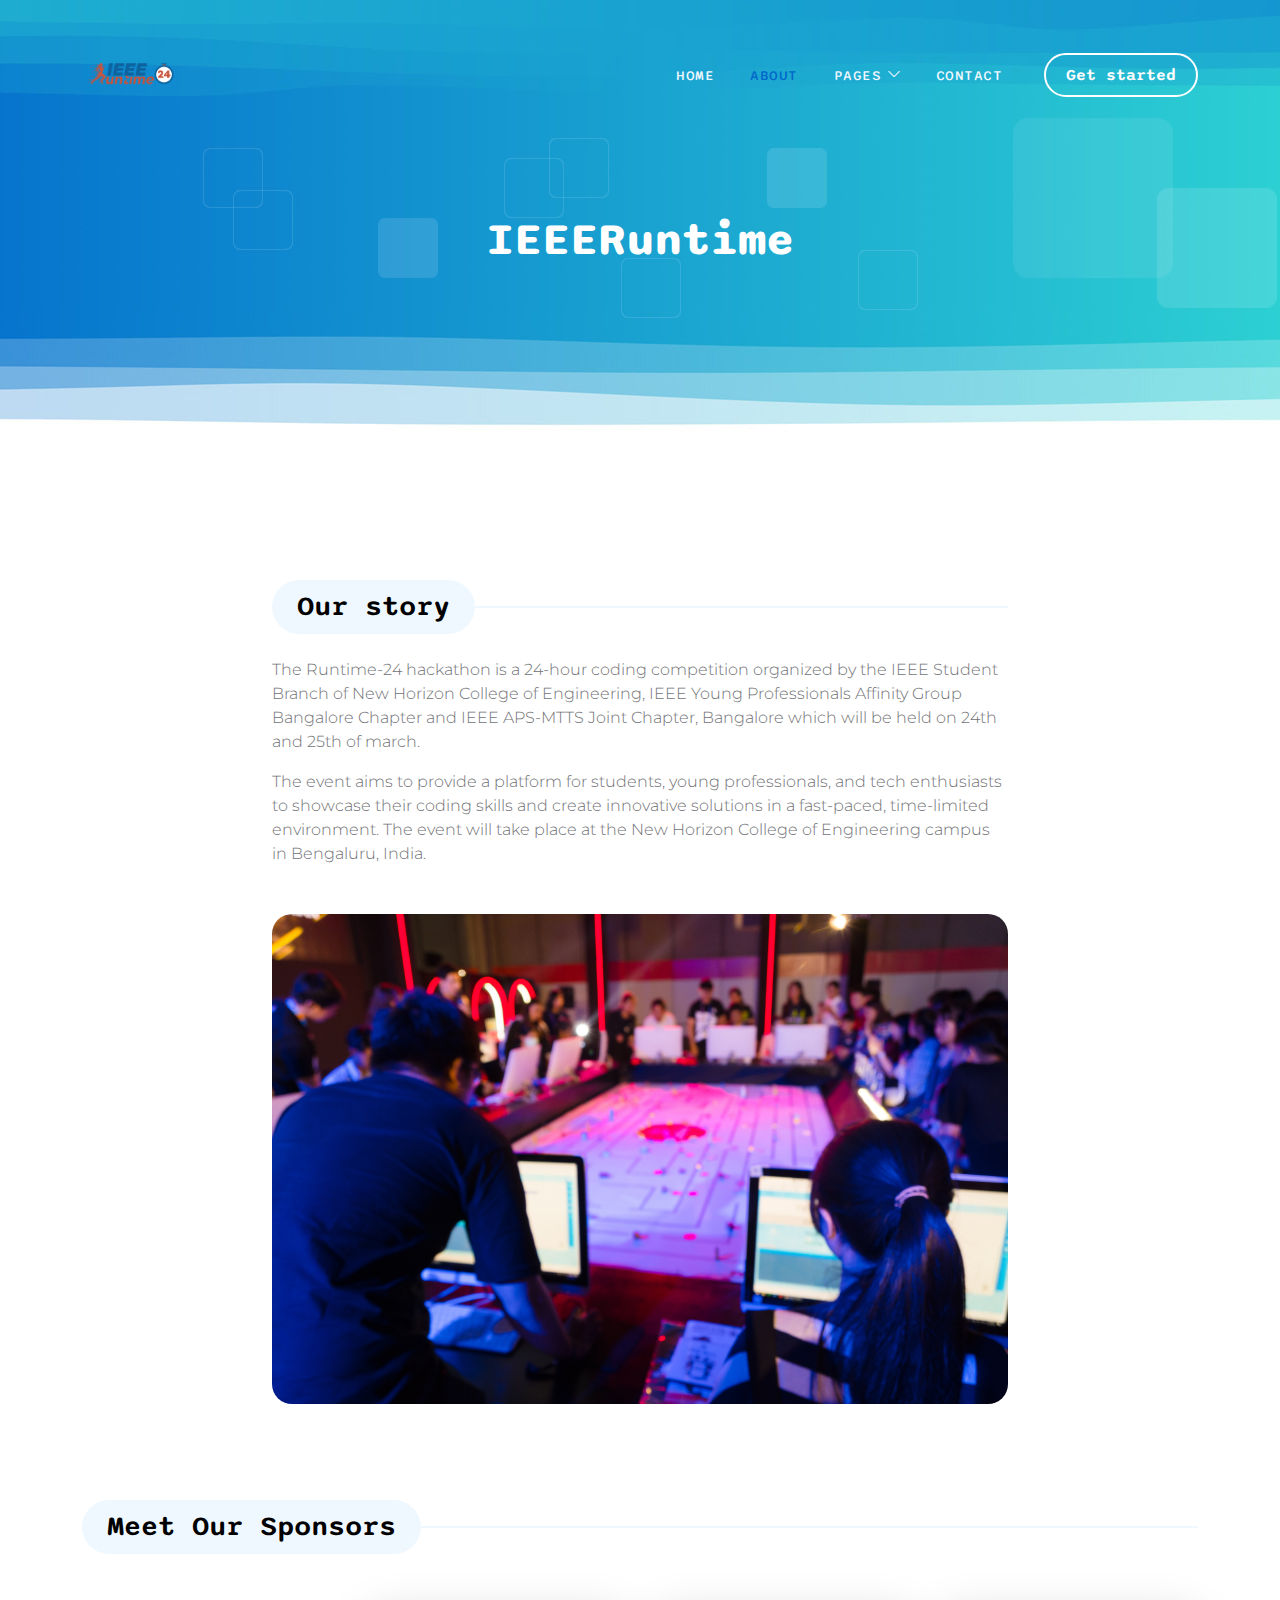
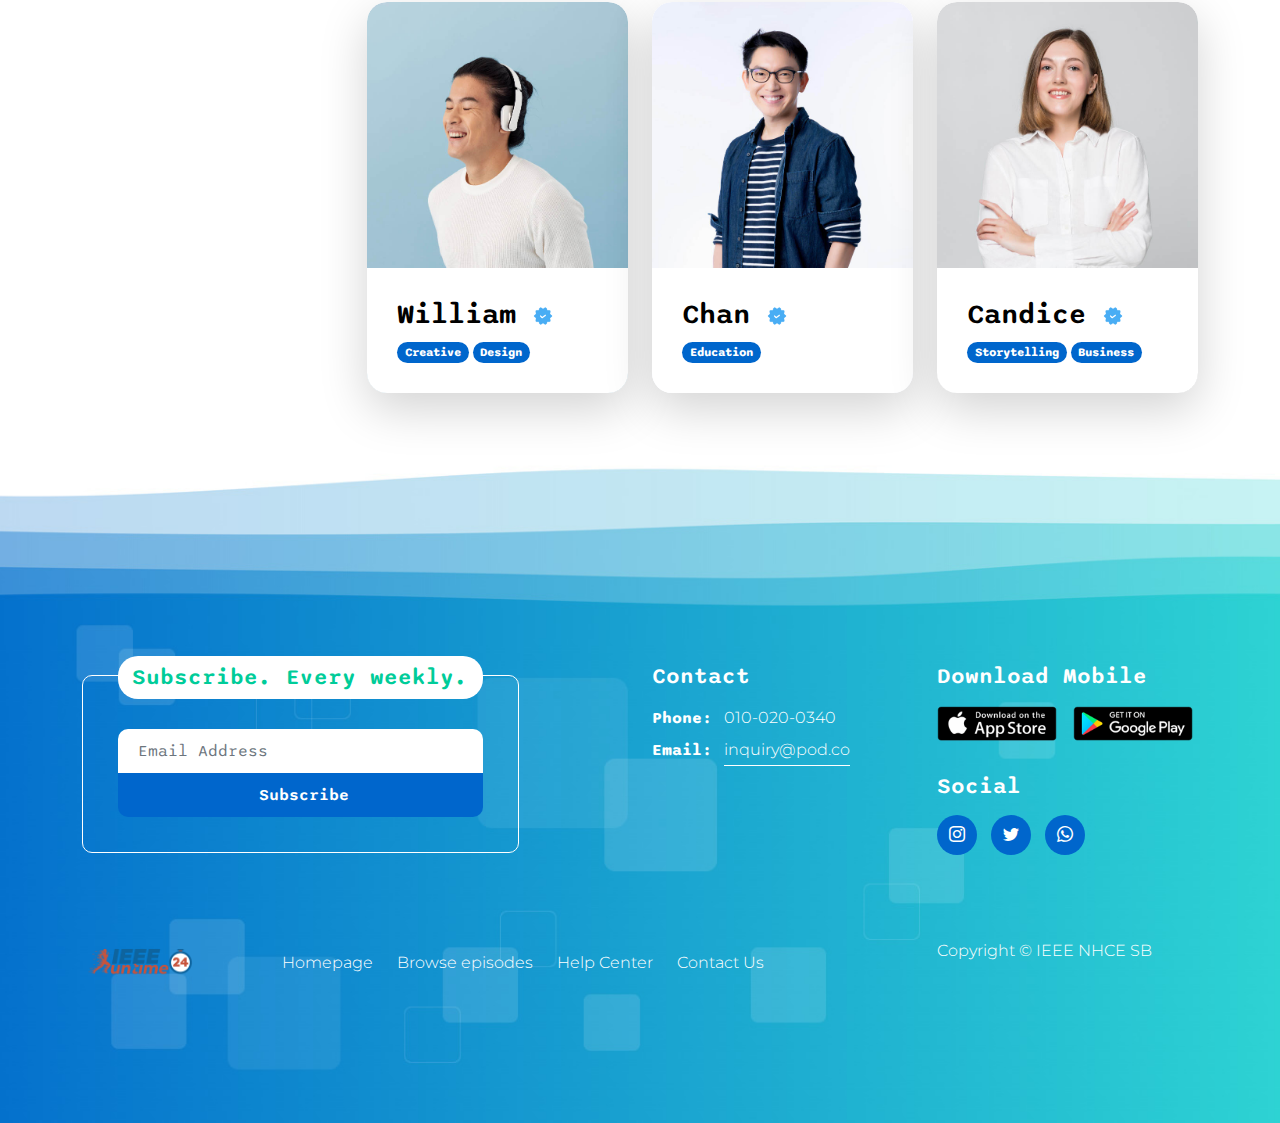
==== about.html @ 31b098f0 "Merge pull request #1 from KetanKeshav/master" ====
<!doctype html>
<html lang="en">

<head>
    <meta charset="utf-8">
    <meta name="viewport" content="width=device-width, initial-scale=1">

    <meta name="description" content="">
    <meta name="author" content="">

    <title>About IEEERuntime</title>

    <!-- CSS FILES -->
    <link rel="preconnect" href="https://fonts.googleapis.com">

    <link rel="preconnect" href="https://fonts.gstatic.com" crossorigin>

    <link
        href="https://fonts.googleapis.com/css2?family=Montserrat:wght@300;400&family=Sono:wght@200;300;400;500;700&display=swap"
        rel="stylesheet">

    <link rel="stylesheet" href="css/bootstrap.min.css">

    <link rel="stylesheet" href="css/bootstrap-icons.css">

    <link rel="stylesheet" href="css/owl.carousel.min.css">

    <link rel="stylesheet" href="css/owl.theme.default.min.css">

    <link href="css/templatemo-pod-talk.css" rel="stylesheet">
    <!--

TemplateMo 584 Pod Talk

https://templatemo.com/tm-584-pod-talk

-->
</head>

<body>

    <main>

        <nav class="navbar navbar-expand-lg">
            <div class="container">
                <a class="navbar-brand me-lg-5 me-0" href="index.html">
                    <img src="images/runtimee1.png" class="logo-image img-fluid" alt="templatemo pod talk">
                </a>

                <!--form action="#" method="get" class="custom-form search-form flex-fill me-3" role="search">
                    <div class="input-group input-group-lg">
                        <input name="search" type="search" class="form-control" id="search" placeholder="Search Podcast"
                            aria-label="Search">

                        <button type="submit" class="form-control" id="submit">
                            <i class="bi-search"></i>
                        </button>
                    </div>
                </form-->

                <button class="navbar-toggler" type="button" data-bs-toggle="collapse" data-bs-target="#navbarNav"
                    aria-controls="navbarNav" aria-expanded="false" aria-label="Toggle navigation">
                    <span class="navbar-toggler-icon"></span>
                </button>

                <div class="collapse navbar-collapse" id="navbarNav">
                    <ul class="navbar-nav ms-lg-auto">
                        <li class="nav-item">
                            <a class="nav-link" href="index.html">Home</a>
                        </li>

                        <li class="nav-item">
                            <a class="nav-link active" href="about.html">About</a>
                        </li>

                        <li class="nav-item dropdown">
                            <a class="nav-link dropdown-toggle" href="#" id="navbarLightDropdownMenuLink" role="button"
                                data-bs-toggle="dropdown" aria-expanded="false">Pages</a>

                            <ul class="dropdown-menu dropdown-menu-light" aria-labelledby="navbarLightDropdownMenuLink">
                                <li><a class="dropdown-item" href="listing-page.html">Listing Page</a></li>

                                <li><a class="dropdown-item" href="detail-page.html">Detail Page</a></li>
                            </ul>
                        </li>

                        <li class="nav-item">
                            <a class="nav-link" href="contact.html">Contact</a>
                        </li>
                    </ul>

                    <div class="ms-4">
                        <a href="#section_2" class="btn custom-btn custom-border-btn smoothscroll">Get started</a>
                    </div>
                </div>
            </div>
        </nav>


        <header class="site-header d-flex flex-column justify-content-center align-items-center">
            <div class="container">
                <div class="row">

                    <div class="col-lg-12 col-12 text-center">

                        <h2 class="mb-0">IEEERuntime</h2>
                    </div>

                </div>
            </div>
        </header>


        <section class="about-section section-padding" id="section_2">
            <div class="container">
                <div class="row">

                    <div class="col-lg-8 col-12 mx-auto">
                        <div class="pb-5 mb-5">
                            <div class="section-title-wrap mb-4">
                                <h4 class="section-title">Our story</h4>
                            </div>

                            <p>The Runtime-24 hackathon is a 24-hour coding competition organized by the IEEE Student Branch of New Horizon College of Engineering, 
                                IEEE Young Professionals Affinity Group Bangalore Chapter and IEEE APS-MTTS Joint Chapter, Bangalore which will be held on 24th and 25th of march.</p>

                            <p>The event aims to provide a platform for students, young professionals, and tech enthusiasts to showcase their coding skills 
                                and create innovative solutions in a fast-paced, time-limited environment. The event will take place at the New Horizon College of Engineering campus in Bengaluru, India.
                            </p>

                            <img src="images/stock/hack1.jpg"
                                class="about-image mt-5 img-fluid" alt="">
                        </div>
                    </div>

                    <div class="col-lg-12 col-12">
                        <div class="section-title-wrap mb-5">
                            <h4 class="section-title">Meet Our Sponsors</h4>
                        </div>
                    </div>

                    <div class="col-lg-3 col-md-6 col-12 mb-4 mb-lg-0">
                        <div class="team-thumb bg-white shadow-lg">
                            <img src="images/profile/IEEENHCEwithBG1.png"
                                class="about-image img-fluid" alt="">

                            <div class="team-info">
                                <h4 class="mb-2">
                                    IEEE NHCE
                                    <img src="images/verified.png" class="verified-image img-fluid" alt="">
                                </h4>

                                <span class="badge">Modeling</span>

                                <span class="badge">Fashion</span>
                            </div>

                            <div class="social-share">
                                <ul class="social-icon">
                                    <li class="social-icon-item">
                                        <a href="#" class="social-icon-link bi-twitter"></a>
                                    </li>

                                    <li class="social-icon-item">
                                        <a href="#" class="social-icon-link bi-facebook"></a>
                                    </li>

                                    <li class="social-icon-item">
                                        <a href="#" class="social-icon-link bi-pinterest"></a>
                                    </li>
                                </ul>
                            </div>
                        </div>
                    </div>

                    <div class="col-lg-3 col-md-6 col-12 mb-4 mb-lg-0">
                        <div class="team-thumb bg-white shadow-lg">
                            <img src="images/profile/handsome-asian-man-listening-music-through-headphones.jpg"
                                class="about-image img-fluid" alt="">

                            <div class="team-info">
                                <h4 class="mb-2">
                                    William
                                    <img src="images/verified.png" class="verified-image img-fluid" alt="">
                                </h4>

                                <span class="badge">Creative</span>

                                <span class="badge">Design</span>
                            </div>

                            <div class="social-share">
                                <ul class="social-icon">
                                    <li class="social-icon-item">
                                        <a href="#" class="social-icon-link bi-twitter"></a>
                                    </li>

                                    <li class="social-icon-item">
                                        <a href="#" class="social-icon-link bi-facebook"></a>
                                    </li>

                                    <li class="social-icon-item">
                                        <a href="#" class="social-icon-link bi-pinterest"></a>
                                    </li>
                                </ul>
                            </div>
                        </div>
                    </div>

                    <div class="col-lg-3 col-md-6 col-12 mb-4 mb-lg-0 mb-md-0">
                        <div class="team-thumb bg-white shadow-lg">
                            <img src="images/profile/smart-attractive-asian-glasses-male-standing-smile-with-freshness-joyful-casual-blue-shirt-portrait-white-background.jpg"
                                class="about-image img-fluid" alt="">

                            <div class="team-info">
                                <h4 class="mb-2">
                                    Chan
                                    <img src="images/verified.png" class="verified-image img-fluid" alt="">
                                </h4>

                                <span class="badge">Education</span>
                            </div>

                            <div class="social-share">
                                <ul class="social-icon">
                                    <li class="social-icon-item">
                                        <a href="#" class="social-icon-link bi-linkedin"></a>
                                    </li>

                                    <li class="social-icon-item">
                                        <a href="#" class="social-icon-link bi-whatsapp"></a>
                                    </li>
                                </ul>
                            </div>
                        </div>
                    </div>

                    <div class="col-lg-3 col-md-6 col-12">
                        <div class="team-thumb bg-white shadow-lg">
                            <img src="images/profile/smiling-business-woman-with-folded-hands-against-white-wall-toothy-smile-crossed-arms.jpg"
                                class="about-image img-fluid" alt="">

                            <div class="team-info">
                                <h4 class="mb-2">
                                    Candice
                                    <img src="images/verified.png" class="verified-image img-fluid" alt="">
                                </h4>

                                <span class="badge">Storytelling</span>

                                <span class="badge">Business</span>
                            </div>

                            <div class="social-share">
                                <ul class="social-icon">
                                    <li class="social-icon-item">
                                        <a href="#" class="social-icon-link bi-twitter"></a>
                                    </li>

                                    <li class="social-icon-item">
                                        <a href="#" class="social-icon-link bi-facebook"></a>
                                    </li>
                                </ul>
                            </div>
                        </div>
                    </div>

                </div>
            </div>
        </section>
    </main>


    <footer class="site-footer">
        <div class="container">
            <div class="row">

                <div class="col-lg-6 col-12 mb-5 mb-lg-0">
                    <div class="subscribe-form-wrap">
                        <h6>Subscribe. Every weekly.</h6>

                        <form class="custom-form subscribe-form" action="#" method="get" role="form">
                            <input type="email" name="subscribe-email" id="subscribe-email" pattern="[^ @]*@[^ @]*"
                                class="form-control" placeholder="Email Address" required="">

                            <div class="col-lg-12 col-12">
                                <button type="submit" class="form-control" id="submit">Subscribe</button>
                            </div>
                        </form>
                    </div>
                </div>

                <div class="col-lg-3 col-md-6 col-12 mb-4 mb-md-0 mb-lg-0">
                    <h6 class="site-footer-title mb-3">Contact</h6>

                    <p class="mb-2"><strong class="d-inline me-2">Phone:</strong> 010-020-0340</p>

                    <p>
                        <strong class="d-inline me-2">Email:</strong>
                        <a href="#">inquiry@pod.co</a>
                    </p>
                </div>

                <div class="col-lg-3 col-md-6 col-12">
                    <h6 class="site-footer-title mb-3">Download Mobile</h6>

                    <div class="site-footer-thumb mb-4 pb-2">
                        <div class="d-flex flex-wrap">
                            <a href="#">
                                <img src="images/app-store.png" class="me-3 mb-2 mb-lg-0 img-fluid" alt="">
                            </a>

                            <a href="#">
                                <img src="images/play-store.png" class="img-fluid" alt="">
                            </a>
                        </div>
                    </div>

                    <h6 class="site-footer-title mb-3">Social</h6>

                    <ul class="social-icon">
                        <li class="social-icon-item">
                            <a href="#" class="social-icon-link bi-instagram"></a>
                        </li>

                        <li class="social-icon-item">
                            <a href="#" class="social-icon-link bi-twitter"></a>
                        </li>

                        <li class="social-icon-item">
                            <a href="#" class="social-icon-link bi-whatsapp"></a>
                        </li>
                    </ul>
                </div>

            </div>
        </div>

        <div class="container pt-5">
            <div class="row align-items-center">

                <div class="col-lg-2 col-md-3 col-12">
                    <a class="navbar-brand" href="index.html">
                        <img src="images/runtimee1.png" class="logo-image img-fluid" alt="templatemo pod talk">
                    </a>
                </div>

                <div class="col-lg-7 col-md-9 col-12">
                    <ul class="site-footer-links">
                        <li class="site-footer-link-item">
                            <a href="#" class="site-footer-link">Homepage</a>
                        </li>

                        <li class="site-footer-link-item">
                            <a href="#" class="site-footer-link">Browse episodes</a>
                        </li>

                        <li class="site-footer-link-item">
                            <a href="#" class="site-footer-link">Help Center</a>
                        </li>

                        <li class="site-footer-link-item">
                            <a href="#" class="site-footer-link">Contact Us</a>
                        </li>
                    </ul>
                </div>

                <div class="col-lg-3 col-12">
                    <p class="copyright-text mb-0">Copyright © IEEE NHCE SB
                        <br><br>
                    </p>
                </div>
            </div>
        </div>
    </footer>


    <!-- JAVASCRIPT FILES -->
    <script src="js/jquery.min.js"></script>
    <script src="js/bootstrap.bundle.min.js"></script>
    <script src="js/owl.carousel.min.js"></script>
    <script src="js/custom.js"></script>

</body>

</html>
---- css/templatemo-pod-talk.css ----
/*

TemplateMo 584 Pod Talk

https://templatemo.com/tm-584-pod-talk

*/



/*---------------------------------------
  CUSTOM PROPERTIES ( VARIABLES )             
-----------------------------------------*/
:root {
  --white-color:                  #ffffff;
  --primary-color:                #00CC99;
  --secondary-color:              #0066CC;
  --section-bg-color:             #f0f8ff;
  --custom-btn-bg-color:          #0066CC;
  --custom-btn-bg-hover-color:    #00CC99;
  --dark-color:                   #000000;
  --p-color:                      #717275;
  --border-color:                 #7fffd4;
  --link-hover-color:             #0066CC;

  --body-font-family:             'Montserrat', sans-serif;
  --title-font-family:            'Sono', sans-serif;

  --h1-font-size:                 58px;
  --h2-font-size:                 46px;
  --h3-font-size:                 32px;
  --h4-font-size:                 28px;
  --h5-font-size:                 24px;
  --h6-font-size:                 22px;
  --p-font-size:                  16px;
  --menu-font-size:               14px;

  --border-radius-large:          100px;
  --border-radius-medium:         20px;
  --border-radius-small:          10px;

  --font-weight-light:            300;
  --font-weight-normal:           400;
  --font-weight-medium:           500;
  --font-weight-semibold:         600;
  --font-weight-bold:             700;
}

body {
  background-color: var(--white-color);
  font-family: var(--body-font-family); 
}


/*---------------------------------------
  TYPOGRAPHY               
-----------------------------------------*/

h2,
h3,
h4,
h5,
h6 {
  color: var(--dark-color);
}

h1,
h2,
h3,
h4,
h5,
h6 {
  font-family: var(--title-font-family); 
  font-weight: var(--font-weight-semibold);
}

h1 {
  font-size: var(--h1-font-size);
  font-weight: var(--font-weight-bold);
}

h2 {
  font-size: var(--h2-font-size);
  font-weight: var(--font-weight-bold);
}

h3 {
  font-size: var(--h3-font-size);
}

h4 {
  font-size: var(--h4-font-size);
}

h5 {
  font-size: var(--h5-font-size);
}

h6 {
  font-size: var(--h6-font-size);
}

p {
  color: var(--p-color);
  font-size: var(--p-font-size);
  font-weight: var(--font-weight-light);
}

ul li {
  color: var(--p-color);
  font-size: var(--p-font-size);
  font-weight: var(--font-weight-light);
}

a, 
button {
  touch-action: manipulation;
  transition: all 0.3s;
}

a {
  display: inline-block;
  color: var(--primary-color);
  text-decoration: none;
}

a:hover {
  color: var(--link-hover-color);
}

b,
strong {
  font-weight: var(--font-weight-bold);
}

::selection {
  background-color: var(--primary-color);
  color: var(--white-color);
}


/*---------------------------------------
  SECTION               
-----------------------------------------*/
.section-title-wrap {
  position: relative;
}

.section-title-wrap::after {
  content: "";
  background: var(--section-bg-color);
  width: 100%;
  height: 2px;
  position: absolute;
  top: 50%;
  left: 50%;
  transform: translate(-50%, -50%);
  pointer-events: none;
}

.section-title {
  background: var(--section-bg-color);
  border-radius: var(--border-radius-large);
  display: inline-block;
  position: relative;
  z-index: 2;
  margin-bottom: 0;
  padding: 10px 25px;
}

.section-padding {
  padding-top: 100px;
  padding-bottom: 100px;
}

main {
  position: relative;
  z-index: 1;
}

.section-bg {
  background-color: var(--section-bg-color);
}

.section-overlay {
  background-color: var(--primary-color);
  position: absolute;
  top: 0;
  left: 0;
  pointer-events: none;
  width: 100%;
  height: 100%;
  opacity: 0.85;
}

.section-overlay + .container {
  position: relative;
}


/*---------------------------------------
  CUSTOM ICON COLOR               
-----------------------------------------*/
.custom-icon {
  color: var(--primary-color);
}


/*---------------------------------------
  CUSTOM BUTTON               
-----------------------------------------*/
.custom-btn {
  background: var(--custom-btn-bg-color);
  border: 2px solid transparent;
  border-radius: var(--border-radius-large);
  color: var(--white-color);
  font-family: var(--title-font-family);
  font-size: var(--p-font-size);
  font-weight: var(--font-weight-semibold);
  line-height: normal;
  transition: all 0.3s;
  padding: 10px 20px;
}

.custom-btn:hover {
  background: var(--custom-btn-bg-hover-color);
  color: var(--white-color);
}

.custom-border-btn {
  background: transparent;
  border: 2px solid var(--custom-btn-bg-color);
  color: var(--custom-btn-bg-color);
}

.custom-border-btn:hover {
  background: var(--custom-btn-bg-color);
  border-color: transparent;
  color: var(--primary-color);
}

.custom-btn-bg-white {
  border-color: var(--white-color);
  color: var(--white-color);
}


/*---------------------------------------
  SITE HEADER              
-----------------------------------------*/
.site-header {
  background-image: url('../images/templatemo-wave-header.jpg'), linear-gradient(#348CD2, #FFFFFF);;
  background-repeat: no-repeat;
  background-size: cover;
  background-position: center;
  min-height: 480px;
  position: relative;
}

.site-header h2 {
  color: var(--white-color);
}


/*---------------------------------------
  NAVIGATION              
-----------------------------------------*/
.navbar {
  background-color: transparent;
  position: absolute;
  top: 0;
  right: 0;
  left: 0;
  z-index: 9;
  padding-top: 20px;
  padding-bottom: 20px;
}

.navbar .navbar-brand,
.navbar .navbar-brand:hover {
  color: var(--white-color);
}

.navbar .logo-image {
  width: 100px;
}

.logo-image {
  width: 120px;
  height: auto;
}

.navbar-brand,
.navbar-brand:hover {
  font-size: var(--h3-font-size);
  font-weight: var(--font-weight-bold);
  display: inline-block;
}

.navbar-brand span {
  font-family: var(--title-font-family);
}

.navbar-nav .nav-link {
  display: inline-block;
  color: var(--section-bg-color);
  font-family: var(--title-font-family); 
  font-size: var(--menu-font-size);
  font-weight: var(--font-weight-medium);
  text-transform: uppercase;
  letter-spacing: 0.5px;
  position: relative;
  padding-top: 15px;
  padding-bottom: 15px;
}

.navbar-expand-lg .navbar-nav .nav-link {
  padding-right: 18px;
  padding-left: 18px;
}

.navbar-nav .nav-link.active, 
.navbar-nav .nav-link:hover {
  color: var(--secondary-color);
}

.navbar .dropdown-menu {
  background: var(--white-color);
  box-shadow: 0 1rem 3rem rgba(0,0,0,.175);
  border: 0;
  display: inherit;
  opacity: 0;
  min-width: 9rem;
  margin-top: 20px;
  padding: 13px 0 10px 0;
  transition: all 0.3s;
  pointer-events: none;
}

.navbar .dropdown-menu::before {
  content: "";
  width: 0;
  height: 0;
  border-left: 20px solid transparent;
  border-right: 20px solid transparent;
  border-bottom: 15px solid var(--white-color);
  position: absolute;
  top: -10px;
  left: 10px;
}

.navbar .dropdown-item {
  display: inline-block;
  color: var(--p-bg-color);
  font-family: var(--title-font-family); 
  font-size: var(--menu-font-size);
  font-weight: var(--font-weight-medium);
  text-transform: uppercase;
  letter-spacing: 0.5px;
  position: relative;
}

.navbar .dropdown-item.active, 
.navbar .dropdown-item:active,
.navbar .dropdown-item:focus, 
.navbar .dropdown-item:hover {
  background: transparent;
  color: var(--secondary-color);
}

.navbar .dropdown-toggle::after {
  content: "\f282";
  display: inline-block;
  font-family: bootstrap-icons !important;
  font-size: var(--menu-font-size);
  font-style: normal;
  font-weight: normal !important;
  font-variant: normal;
  text-transform: none;
  line-height: 1;
  vertical-align: -.125em;
  -webkit-font-smoothing: antialiased;
  -moz-osx-font-smoothing: grayscale;
  position: relative;
  left: 2px;
  border: 0;
}

@media screen and (min-width: 992px) {
  .navbar .dropdown:hover .dropdown-menu {
    opacity: 1;
    margin-top: 0;
    pointer-events: auto;
  }
}

.navbar .custom-border-btn {
  border-color: var(--white-color);
  color: var(--white-color);
}

.navbar .custom-border-btn:hover {
  background: var(--white-color);
  color: var(--secondary-color);
}

.navbar-toggler {
  border: 0;
  padding: 0;
  cursor: pointer;
  margin: 0;
  width: 30px;
  height: 35px;
  outline: none;
}

.navbar-toggler:focus {
  outline: none;
  box-shadow: none;
}

.navbar-toggler[aria-expanded="true"] .navbar-toggler-icon {
  background: transparent;
}

.navbar-toggler[aria-expanded="true"] .navbar-toggler-icon:before,
.navbar-toggler[aria-expanded="true"] .navbar-toggler-icon:after {
  transition: top 300ms 50ms ease, -webkit-transform 300ms 350ms ease;
  transition: top 300ms 50ms ease, transform 300ms 350ms ease;
  transition: top 300ms 50ms ease, transform 300ms 350ms ease, -webkit-transform 300ms 350ms ease;
  top: 0;
}

.navbar-toggler[aria-expanded="true"] .navbar-toggler-icon:before {
  transform: rotate(45deg);
}

.navbar-toggler[aria-expanded="true"] .navbar-toggler-icon:after {
  transform: rotate(-45deg);
}

.navbar-toggler .navbar-toggler-icon {
  background: var(--white-color);
  transition: background 10ms 300ms ease;
  display: block;
  width: 30px;
  height: 2px;
  position: relative;
}

.navbar-toggler .navbar-toggler-icon:before,
.navbar-toggler .navbar-toggler-icon:after {
  transition: top 300ms 350ms ease, -webkit-transform 300ms 50ms ease;
  transition: top 300ms 350ms ease, transform 300ms 50ms ease;
  transition: top 300ms 350ms ease, transform 300ms 50ms ease, -webkit-transform 300ms 50ms ease;
  position: absolute;
  right: 0;
  left: 0;
  background: var(--white-color);
  width: 30px;
  height: 2px;
  content: '';
}

.navbar-toggler .navbar-toggler-icon::before {
  top: -8px;
}

.navbar-toggler .navbar-toggler-icon::after {
  top: 8px;
}


/*---------------------------------------
  CAROUSEL        
-----------------------------------------*/
.hero-section {
  background-image: url('../images/templatemo-wave-banner.jpg'), linear-gradient(#348CD2, #FFFFFF);
  background-repeat: no-repeat;
  background-size: 108% 76%;
  background-position: top;
  padding-top: 200px;
}

.owl-carousel {
  text-align: center;
}

.owl-carousel-image {
  display: block;
}

.owl-carousel .owl-item .owl-carousel-verified-image {
  display: inline-block;
  width: 30px;
  height: auto;
  position: relative;
  right: 5px;
}

.verified-image {
  display: inline-block;
  width: 20px;
  height: auto;
}

.owl-carousel .owl-item {
  opacity: 0.35;
}

.owl-carousel .owl-item.active.center {
  opacity: 1;
}

.owl-carousel-info-wrap {
  border-radius: var(--border-radius-medium);
  position: relative;
  overflow: hidden;
  text-align: left;
}

.owl-carousel-info {
  background-color: var(--section-bg-color);
  box-shadow: 0 1rem 3rem rgba(0,0,0,.175);
  position: absolute;
  bottom: 0;
  right: 0;
  left: 0;
  padding: 30px;
}

.badge {
  background-color: var(--custom-btn-bg-color);
  font-family: var(--title-font-family);
  border-radius: var(--border-radius-large);
  color: var(--white-color);
  padding-bottom: 5px;
}

.owl-carousel-info-wrap .social-share,
.team-thumb .social-share {
  position: absolute;
  right: 0;
  bottom: 0;
}

.owl-carousel-info-wrap .social-icon,
.team-thumb .social-icon {
  opacity: 0;
  transition: all 0.3s ease;
  transform: translateX(0);
  padding-right: 20px;
  padding-left: 20px;
}

.owl-carousel .owl-item.active.center .owl-carousel-info-wrap:hover .social-icon,
.team-thumb:hover .social-icon {
  transform: translateY(-100%);
  opacity: 1;
}

.owl-carousel-info-wrap .social-icon-item,
.owl-carousel-info-wrap .social-icon-link,
.team-thumb .social-icon-item,
.team-thumb .social-icon-link {
  display: block;
  margin-bottom: 10px;
  margin-left: auto;
}

.owl-carousel-info-wrap .social-icon-link {
  margin-top: 5px;
  margin-bottom: 5px;
}

.owl-carousel .owl-dots {
  background-color: var(--white-color);
  box-shadow: 0 1rem 3rem rgba(0,0,0,.175);
  border-radius: var(--border-radius-large);
  display: inline-block;
  margin: auto;
  margin-top: 40px;
  padding: 15px 25px;
  padding-bottom: 7px;
}

.owl-theme .owl-nav.disabled+.owl-dots {
  margin-top: 40px;
}

.owl-theme .owl-dots .owl-dot.active span, 
.owl-theme .owl-dots .owl-dot:hover span {
  background: var(--secondary-color);
}


/*---------------------------------------
  CUSTOM BLOCK              
-----------------------------------------*/
.custom-block {
  border: 2px solid var(--primary-color);
  border-radius: var(--border-radius-medium);
  position: relative;
  overflow: hidden;
  padding: 30px;
  transition: all 0.3s ease;
}

.custom-block:hover {
  background: var(--white-color);
  box-shadow: 0 1rem 3rem rgba(0,0,0,.175);
  border-color: transparent;
  transform: translateY(-3px);
}

.custom-block-info {
  display: block;
  padding: 10px 20px;
  padding-bottom: 0;
}

.custom-block-image-wrap {
  position: relative;
  display: block;
  height: 100%;
}

.custom-block-image-wrap > a {
  display: block;
}

.custom-block-image {
  border-radius: var(--border-radius-medium);
  display: block;
  width: 112px;
  height: 112px;
  object-fit: cover;
}

.custom-block-image-detail-page .custom-block-image {
  width: 100%;
  height: 212px;
}

.custom-block .custom-block-icon {
  position: absolute;
  top: 50%;
  left: 50%;
  transform: translate(-50%, -50%);
}

.custom-block-icon-wrap {
  border-radius: var(--border-radius-medium);
  position: relative;
  overflow: hidden;
}

.custom-block-icon-wrap .section-overlay {
  opacity: 0.25;
}

.custom-block-btn-group {
  position: absolute;
  bottom: 0;
  right: 0;
  left: 0;
  margin: 20px;
}

.custom-block-btn-group .custom-block-icon {
  position: relative;
  top: 0;
  left: 0;
  transform: none;
}

.custom-block-icon {
  background: var(--primary-color);
  border-radius: var(--border-radius-medium);
  font-size: var(--p-font-size);
  color: var(--white-color);
  text-align: center;
  width: 32.5px;
  height: 32.5px;
  line-height: 32.5px;
  transition: all 0.3s;
}

.custom-block-icon:hover {
  background: var(--secondary-color);
  color: var(--white-color);
}

.custom-block .custom-btn {
  font-size: var(--menu-font-size);
  padding: 7px 15px;
}

.custom-block .custom-block-info + div .badge {
  background-color: var(--dark-color);
  color: var(--white-color);
  border-radius: 50px !important;
  font-size: var(--menu-font-size);
  display: flex;
  justify-content: center;
  text-align: center;
  width: 40px;
  height: 40px;
  line-height: 30px;
  margin-top: 5px;
  margin-bottom: 5px;
}

.custom-block .custom-block-info + div .badge:hover {
  background-color: var(--secondary-color);
}

.custom-block-full {
  background-color: var(--section-bg-color);
  border-color: transparent;
}

.custom-block-full:hover {
  border-color: var(--primary-color);
}

.custom-block-full .custom-block-info {
  padding: 20px;
  padding-bottom: 0;
}

.custom-block-full .custom-block-image {
  width: 100%;
  height: 210px;
}

.custom-block-full .social-share {
  position: absolute;
  top: 0;
  right: 0;
  margin: 50px;
}

.custom-block-top small {
  color: var(--p-color);
  font-family: var(--title-font-family);
}

.custom-block-top .badge {
  background-color: var(--secondary-color);
  color: var(--white-color);
  display: inline-block;
  vertical-align: middle;
  height: 26.64px;
  line-height: 20px;
}

.custom-block-bottom a:hover span {
  color: var(--primary-color);
}

.custom-block-bottom a span {
  font-family: var(--title-font-family);
  color: var(--p-color);
  text-transform: uppercase;
  margin-left: 3px;
}

.custom-block-overlay {
  border-color: transparent;
  padding: 0;
}

.custom-block-overlay .custom-block-image {
  margin: auto;
  width: 100%;
  height: 210px;
  transition: all 0.3s;
}

.custom-block-overlay:hover .custom-block-image {
  padding: 15px;
  padding-bottom: 0;
}

.custom-block-overlay-info {
  padding: 15px 20px 20px 20px;
}


/*---------------------------------------
  PROIFLE BLOCK               
-----------------------------------------*/
.profile-block {
  margin-top: 10px;
}

.profile-block-image {
  border-radius: var(--border-radius-large);
  width: 50px;
  height: 50px;
  object-fit: cover;
  margin-right: 10px;
}

.profile-block p strong {
  display: block;
  font-family: var(--title-font-family);
}

.profile-detail-block {
  border: 1px solid #dee2e6;
  border-radius: var(--border-radius-large);
  padding: 25px 35px;
}

.profile-detail-block p {
  margin-bottom: 0;
}


/*---------------------------------------
  ABOUT & TEAM SECTION               
-----------------------------------------*/
.about-image {
  border-radius: var(--border-radius-medium);
  display: block;
}

.team-thumb {
  border-radius: var(--border-radius-medium);
  position: relative;
  overflow: hidden;
}

.team-info {
  background-color: var(--white-color);
  position: absolute;
  bottom: 0;
  right: 0;
  left: 0;
  padding: 30px;
}


/*---------------------------------------
  PAGINATION               
-----------------------------------------*/
.pagination {
  border: 1px solid #dee2e6;
  border-radius: var(--border-radius-large);
  padding: 20px;
}

.page-link {
  border: 0;
  border-radius: var(--border-radius-small);
  color: var(--p-color);
  font-family: var(--title-font-family);
  margin: 0 5px;
  padding: 10px 20px;
}

.page-link:hover,
.page-item:first-child .page-link:hover,
.page-item:last-child .page-link:hover {
  background-color: var(--secondary-color);
  color: var(--white-color);
}

.page-item:first-child .page-link {
  margin-right: 10px;
}

.active>.page-link, .page-link.active {
  background-color: var(--secondary-color);
  border-color: var(--secondary-color);
}


/*---------------------------------------
  CONTACT               
-----------------------------------------*/
.contact-info p strong {
  font-family: var(--title-font-family);
  min-width: 90px;
}

.contact-info p a {
  color: var(--p-color);
  border-bottom: 1px solid;
  padding-bottom: 3px;
}

.contact-info p a:hover {
  color: var(--secondary-color);
}

.google-map {
  border-radius: var(--border-radius-medium);
}

.contact-form .form-floating>textarea {
  border-radius: var(--border-radius-medium);
  height: 150px;
}


/*---------------------------------------
  SUBSCRIBE FORM               
-----------------------------------------*/
.subscribe-form-wrap {
  border: 1px solid var(--white-color);
  border-radius: var(--border-radius-small);
  width: 80%;
  position: relative;
  top: 12px;
  padding: 35px;
}

.subscribe-form-wrap h6 {
  background: var(--white-color);
  border-radius: var(--border-radius-medium);
  color: var(--primary-color);
  text-align: center;
  position: relative;
  bottom: 55px;
  margin-bottom: -25px;
  padding: 8px;
}

.subscribe-form #subscribe-email {
  border: 0;
  border-radius: 10px 10px 0 0;
  margin-bottom: 0;
}

.subscribe-form #submit {
  border-radius: 0 0 10px 10px;
}


/*---------------------------------------
  CUSTOM FORM               
-----------------------------------------*/
.custom-form .form-control {
  border-radius: var(--border-radius-small);
  color: var(--p-color);
  font-family: var(--title-font-family);
  font-size: var(--p-font-size);
  margin-bottom: 24px;
  padding-top: 10px;
  padding-bottom: 10px;
  padding-left: 20px;
  outline: none;
}

.form-floating>label {
  padding-left: 20px;
}

.custom-form button[type="submit"] {
  background: var(--custom-btn-bg-color);
  border: none;
  border-radius: var(--border-radius-large);
  color: var(--white-color);
  font-family: var(--title-font-family);
  font-size: var(--p-font-size);
  font-weight: var(--font-weight-semibold);
  transition: all 0.3s;
  margin-bottom: 0;
}

.custom-form button[type="submit"]:hover,
.custom-form button[type="submit"]:focus {
  background: var(--custom-btn-bg-hover-color);
  border-color: transparent;
}


/*---------------------------------------
  SEARCH FORM               
-----------------------------------------*/
.search-form .form-control {
  border: 0;
  margin-bottom: 0;
}

.search-form button[type="submit"] {
  background: var(--secondary-color);
  border-color: var(--secondary-color);
  max-width: 50px;
  height: 100%;
  padding-left: 15px;
}

.search-form button[type="submit"]:hover {
  background: var(--primary-color);
}


/*---------------------------------------
  SITE FOOTER              
-----------------------------------------*/
.site-footer {
  background-image: url('../images/templatemo-wave-footer.jpg'), linear-gradient(#FFFFFF, #348CD2);
  background-repeat: no-repeat;
  background-size: cover;
  background-position: center;
  margin-top: -80px;
  padding-top: 100px;
  padding-bottom: 150px;
}

.site-footer > .container {
  position: relative;
  top: 50px;
  padding-top: 100px;
}

.site-footer-title,
.site-footer p {
  color: var(--white-color);
}

.site-footer p strong {
  font-family: var(--title-font-family);
}

.site-footer p a {
  color: var(--white-color);
  border-bottom: 1px solid;
  padding-bottom: 3px;
}

.site-footer p a:hover {
  color: var(--secondary-color);
}

.site-footer-thumb a img {
  display: block;
  width: 120px;
  min-width: 120px;
  height: auto;
}

.site-footer-links {
  margin-bottom: 0;
  padding-left: 0;
}

.site-footer-link-item {
  display: inline-block;
  list-style: none;
  margin-right: 10px;
  margin-left: 10px;
}

.site-footer-link {
  color: var(--white-color);
  font-size: var(--p-font-size);
  line-height: inherit;
}


/*---------------------------------------
  SOCIAL ICON               
-----------------------------------------*/
.social-icon {
  margin: 0;
  padding: 0;
}

.social-icon-item {
  list-style: none;
  display: inline-block;
  vertical-align: top;
}

.social-icon-link {
  background: var(--secondary-color);
  border-radius: var(--border-radius-large);
  color: var(--white-color);
  font-size: var(--p-font-size);
  display: block;
  margin-right: 10px;
  text-align: center;
  width: 40px;
  height: 40px;
  line-height: 40px;
  transition: background 0.2s, color 0.2s;
}

.social-icon-link:hover {
  background: var(--primary-color);
  color: var(--white-color);
}


/*---------------------------------------
  RESPONSIVE STYLES               
-----------------------------------------*/
@media screen and (min-width: 2160px) {
	.hero-section {
	  background-size: 100% 90%;
	  /* T o o p l a t e . c o m   C u s t o m i z e d */
	}
}


@media screen and (min-width: 1600px) {
  .site-footer {
    padding-top: 250px;
  }
}

@media screen and (max-width: 1240px) {
	.hero-section {
	  background-size: 116%;
	  /* T o o p l a t e . c o m   C u s t o m i z e d */
	}
}

@media screen and (max-width: 991px) {
  h1 {
    font-size: 48px;
  }

  h2 {
    font-size: 36px;
  }

  h3 {
    font-size: 32px;
  }

  h4 {
    font-size: 28px;
  }

  h5 {
    font-size: 20px;
  }

  h6 {
    font-size: 18px;
  }
  
  .hero-section {
	  background-size: 160% 66%; 
	  /* T o o p l a t e . c o m   C u s t o m i z e d */
	}

  .section-padding {
    padding-top: 50px;
    padding-bottom: 50px;
  }

  .navbar-nav {
    background-color: var(--primary-color);
    border-radius: var(--border-radius-medium);
    padding: 30px;
  }

  .navbar-nav .nav-link {
    padding: 5px 0;
  }

  .navbar-nav .dropdown-menu {
    position: relative;
    left: 10px;
    opacity: 1;
    pointer-events: auto;
    max-width: 155px;
    margin-top: 10px;
    margin-bottom: 15px;
  }

  .navbar-expand-lg .navbar-nav {
    padding-bottom: 20px;
  }

  .nav-tabs .nav-link:first-child {
    margin-right: 5px;
  }

  .nav-tabs .nav-link {
    font-size: var(--copyright-font-size);
    padding: 10px;
  }

  .copyright-text {
    text-align: center;
  }

  .site-footer {
    margin-top: -200px;
    padding-top: 200px;
    padding-bottom: 100px;
  }
}

@media screen and (max-width: 540px) {
	.hero-section {
  		background-size: 180% 65%;
		/* T o o p l a t e . c o m   C u s t o m i z e d */
	}

  .custom-block .custom-block-top {
    flex-direction: column;
  }

  .custom-block .custom-block-top small:last-child {
    margin-top: 10px;
    margin-bottom: 10px;
  }
}

@media screen and (max-width: 480px) {
  h1 {
    font-size: 36px;
  }

  h2 {
    font-size: 28px;
  }

  h3 {
    font-size: 26px;
  }

  h4 {
    font-size: 22px;
  }

  h5 {
    font-size: 20px;
  }
}

@media screen and (max-width: 414px) {
  .search-form {
    max-width: 200px;
  }

}
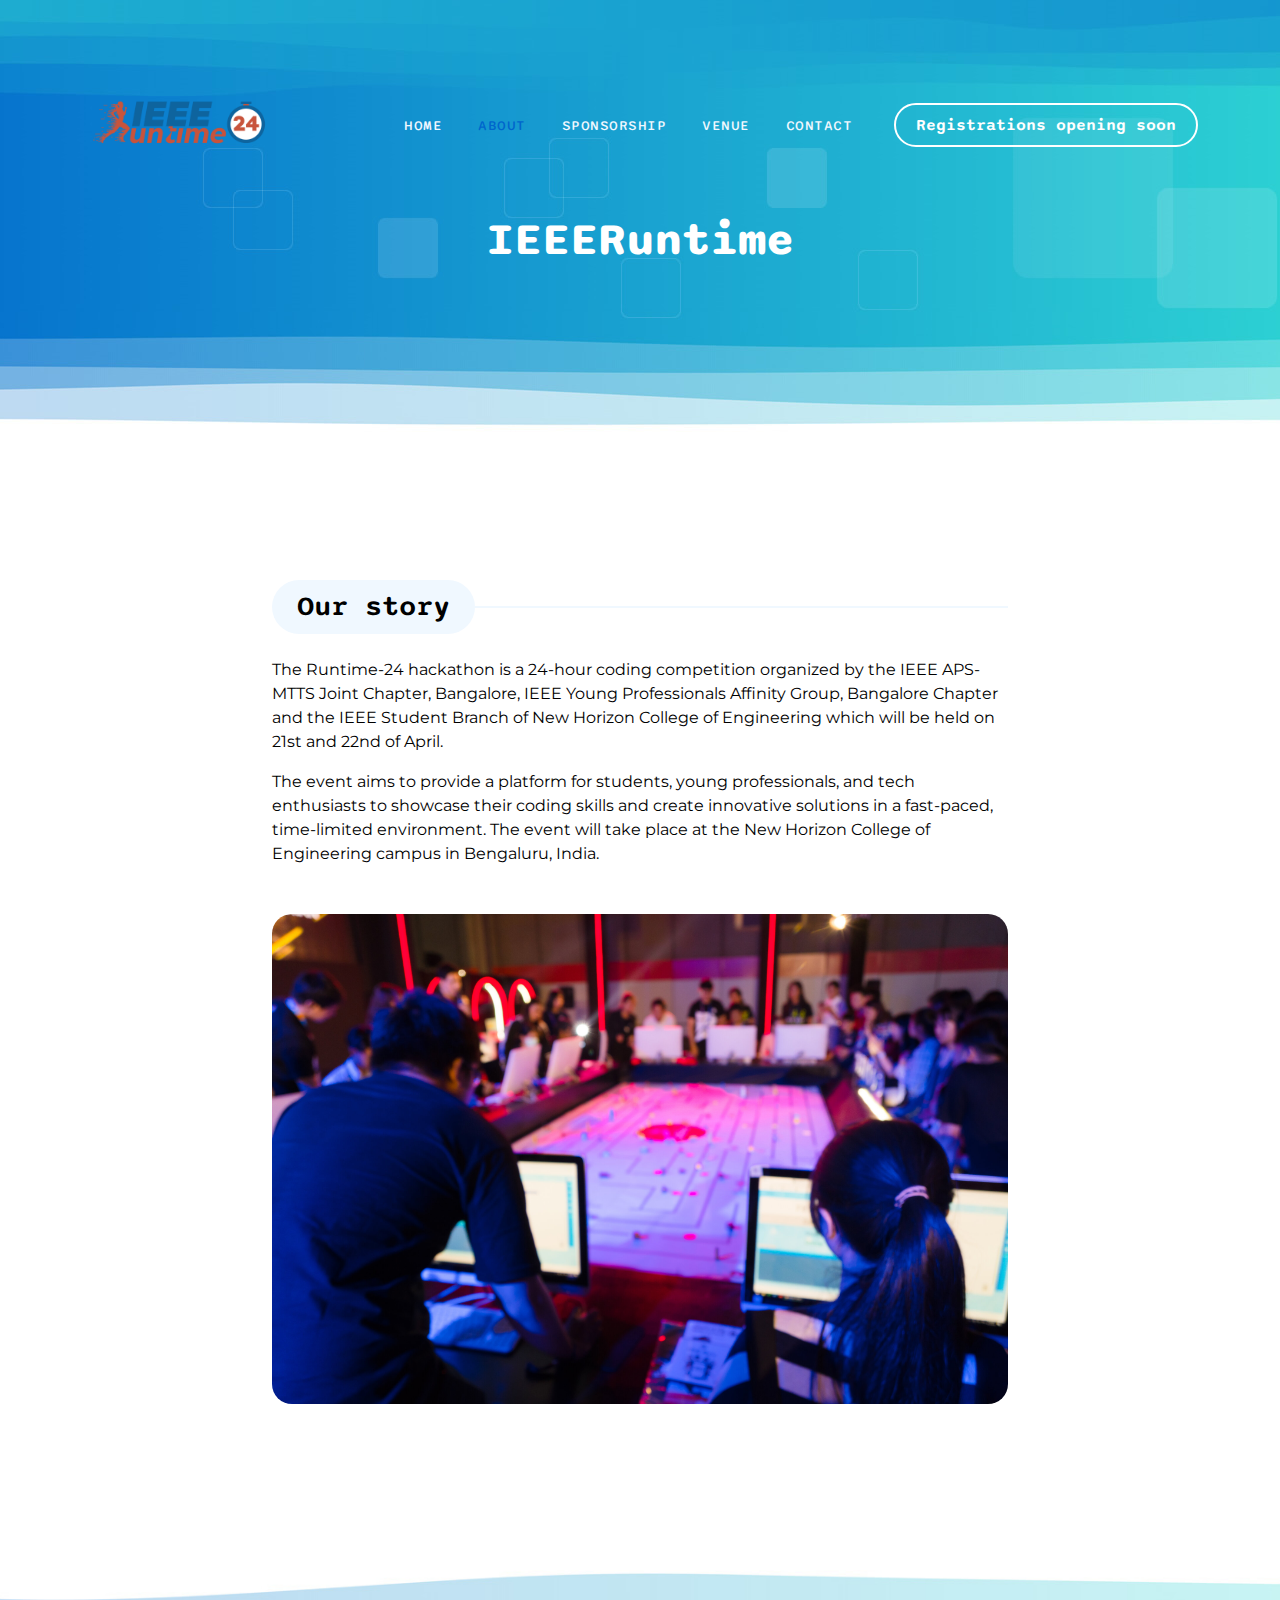
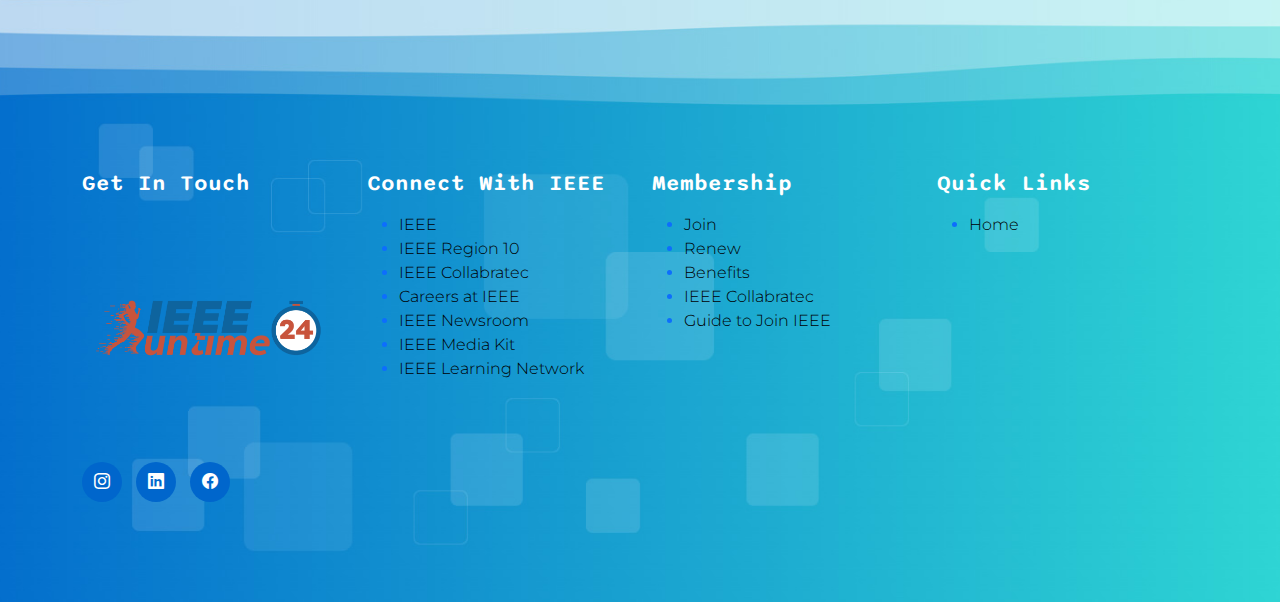
==== commit ff31414e: "domains added, navbar image updated" ====
--- a/about.html
+++ b/about.html
@@ -73,7 +73,7 @@
                             <a class="nav-link active" href="about.html">About</a>
                         </li>
 
-                        <li class="nav-item dropdown">
+                        <!--li class="nav-item dropdown">
                             <a class="nav-link dropdown-toggle" href="#" id="navbarLightDropdownMenuLink" role="button"
                                 data-bs-toggle="dropdown" aria-expanded="false">Pages</a>
 
@@ -82,15 +82,20 @@
 
                                 <li><a class="dropdown-item" href="detail-page.html">Detail Page</a></li>
                             </ul>
-                        </li>
-
+                        </li-->
+                        <li class="nav-item">
+                            <a class="nav-link" href="sponsors.html">Sponsorship</a>
+                        </li>
+                        <li class="nav-item">
+                            <a class="nav-link" href="venue.html">Venue</a>
+                        </li>
                         <li class="nav-item">
                             <a class="nav-link" href="contact.html">Contact</a>
                         </li>
                     </ul>
 
                     <div class="ms-4">
-                        <a href="#section_2" class="btn custom-btn custom-border-btn smoothscroll">Get started</a>
+                        <a href="#section_2" class="btn custom-btn custom-border-btn smoothscroll">Registrations opening soon</a>
                     </div>
                 </div>
             </div>
@@ -115,25 +120,27 @@
             <div class="container">
                 <div class="row">
 
-                    <div class="col-lg-8 col-12 mx-auto">
+                    <div class="col-lg-8 col-12 mx-auto d-flex">
                         <div class="pb-5 mb-5">
                             <div class="section-title-wrap mb-4">
                                 <h4 class="section-title">Our story</h4>
                             </div>
 
-                            <p>The Runtime-24 hackathon is a 24-hour coding competition organized by the IEEE Student Branch of New Horizon College of Engineering, 
-                                IEEE Young Professionals Affinity Group Bangalore Chapter and IEEE APS-MTTS Joint Chapter, Bangalore which will be held on 24th and 25th of march.</p>
-
-                            <p>The event aims to provide a platform for students, young professionals, and tech enthusiasts to showcase their coding skills 
-                                and create innovative solutions in a fast-paced, time-limited environment. The event will take place at the New Horizon College of Engineering campus in Bengaluru, India.
-                            </p>
+                            <p>The Runtime-24 hackathon is a 24-hour coding competition organized by the IEEE APS-MTTS Joint Chapter, Bangalore,
+                                IEEE Young Professionals Affinity Group, Bangalore Chapter and the IEEE Student
+                                Branch of New Horizon College of Engineering which will be held on 21st
+                                and 22nd of April. </p>
+                            <p>The event aims to provide a platform for students, young professionals, and tech
+                                enthusiasts to showcase their coding skills and create innovative solutions in a
+                                fast-paced, time-limited environment. The event will take place at the New Horizon
+                                College of Engineering campus in Bengaluru, India.</p>
 
                             <img src="images/stock/hack1.jpg"
                                 class="about-image mt-5 img-fluid" alt="">
                         </div>
                     </div>
 
-                    <div class="col-lg-12 col-12">
+                    <!--div class="col-lg-12 col-12">
                         <div class="section-title-wrap mb-5">
                             <h4 class="section-title">Meet Our Sponsors</h4>
                         </div>
@@ -263,7 +270,7 @@
                                 </ul>
                             </div>
                         </div>
-                    </div>
+                    </div-->
 
                 </div>
             </div>
@@ -275,22 +282,67 @@
         <div class="container">
             <div class="row">
 
-                <div class="col-lg-6 col-12 mb-5 mb-lg-0">
-                    <div class="subscribe-form-wrap">
-                        <h6>Subscribe. Every weekly.</h6>
-
-                        <form class="custom-form subscribe-form" action="#" method="get" role="form">
-                            <input type="email" name="subscribe-email" id="subscribe-email" pattern="[^ @]*@[^ @]*"
-                                class="form-control" placeholder="Email Address" required="">
-
-                            <div class="col-lg-12 col-12">
-                                <button type="submit" class="form-control" id="submit">Subscribe</button>
-                            </div>
-                        </form>
-                    </div>
-                </div>
-
-                <div class="col-lg-3 col-md-6 col-12 mb-4 mb-md-0 mb-lg-0">
+                <div class="col-lg-3 col-md-6 mb-5 mb-lg-0 text-black">
+                    <h6 class="site-footer-title mb-1">Get In Touch</h6>
+                    <img src="images/runtimee1.png" style="width: 100%;" alt="templatemo pod talk">
+                    <ul class="social-icon">
+                        <li class="social-icon-item">
+                            <a href="https://www.instagram.com/ieee.nhce/?hl=en"
+                                class="social-icon-link bi-instagram"></a>
+                        </li>
+
+                        <li class="social-icon-item">
+                            <a href="https://in.linkedin.com/company/nhce-ieee?original_referer=https%3A%2F%2Fwww.google.com%2F"
+                                class="social-icon-link bi-linkedin"></a>
+                        </li>
+
+                        <li class="social-icon-item">
+                            <a href="https://m.facebook.com/100072475806962/" class="social-icon-link bi-facebook"></a>
+                        </li>
+                    </ul>
+                </div>
+
+                <div class="col-lg-3 col-md-6 mb-5 mb-lg-0 text-black-50">
+                    <h6 class="site-footer-title mb-3">Connect With IEEE</h6>
+                    <ul>
+                        <li class="link-primary" ><a href="https://www.ieee.org/"class="text-black">IEEE</a></li>
+                        <li class="link-primary"><a href="https://www.ieeer10.org/"class="text-black">IEEE Region 10</a></li>
+                            <li class="link-primary"><a href="https://ieee-collabratec.ieee.org/?utm_source=dhtml_footer&utm_medium=hp&utm_campaign=collabratec"class="text-black">IEEE Collabratec</a></li>
+                    <li class="link-primary"><a href="https://ieee.taleo.net/careersection/2/jobsearch.ftl?utm_source=mf&utm_campaign=taleo-jobs&utm_medium=footer&utm_term=taleo-jobs%20at%20ieee"class="text-black">Careers
+                            at IEEE</a></li>
+                    <li class="link-primary"><a href="https://www.ieee.org/about/news/index.html?utm_source=dhtml_footer&utm_medium=hp&utm_campaign=newsroom"class="text-black">IEEE Newsroom</a></li>
+                    <li class="link-primary"><a href="https://www.ieee.org/about/news/media-kit/media-kit-index.html?utm_source=dhtml_footer&utm_medium=hp&utm_campaign=media-kit"class="text-black">IEEE Media Kit</a></li>
+                    <!-- <li class="f-links"><a href="https://aps-mtts.ieeebangalore.org/">AP/MTT Joint Bangalore Chapter</a></li> -->
+                    <li class="link-primary"><a href="https://iln.ieee.org/public/TrainingCatalog.aspx"class="text-black">IEEE Learning Network</a>
+                    </li>
+                    </ul>
+
+                </div>
+
+                <div class="col-lg-3 col-md-6 mb-5 mb-lg-0 text-black-50">
+                    <h6 class="site-footer-title mb-3">Membership</h6>
+                    <ul>
+                        <li class="link-primary"><a href="https://www.ieee.org/membership/join/index.html?WT.mc_id=hc_join"class="text-black">Join</a>
+                        </li>
+                        <li class="link-primary"><a href="https://www.ieee.org/membership/renew.html?utm_source=dhtml_footer&utm_medium=hp&utm_campaign=renew"class="text-black">Renew</a>
+                        </li>
+                        <li class="link-primary"><a href="https://www.ieee.org/membership/benefits/" class="text-black">Benefits</a></li>
+                        <li class="link-primary"><a href="https://ieee-collabratec.ieee.org/?utm_source=dhtml_footer&utm_medium=hp&utm_campaign=collabratec-membership-list"class="text-black">IEEE
+                                Collabratec</a></li>
+                        <li class="link-primary"><a href="https://ieeebangalore.org/guide-to-join-ieee/"class="text-black">Guide to Join IEEE</a></li>
+                    </ul>
+                </div>
+
+                <div class="col-lg-3 col-md-6 mb-5 mb-lg-0">
+                    <h6 class="site-footer-title mb-3">Quick Links</h6>
+                    <ul>
+                        <li class="link-primary"><a href="index.html"class="text-black">Home</a></li>
+                                <!--li class="f-links"><a href="venue.html"class="text-black">Venue</a></li-->
+                    </ul>
+
+                </div>
+
+                <!-- <div class="col-lg-3 col-md-6 col-12 mb-4 mb-md-0 mb-lg-0">
                     <h6 class="site-footer-title mb-3">Contact</h6>
 
                     <p class="mb-2"><strong class="d-inline me-2">Phone:</strong> 010-020-0340</p>
@@ -299,44 +351,31 @@
                         <strong class="d-inline me-2">Email:</strong>
                         <a href="#">inquiry@pod.co</a>
                     </p>
-                </div>
-
-                <div class="col-lg-3 col-md-6 col-12">
-                    <h6 class="site-footer-title mb-3">Download Mobile</h6>
-
-                    <div class="site-footer-thumb mb-4 pb-2">
-                        <div class="d-flex flex-wrap">
-                            <a href="#">
-                                <img src="images/app-store.png" class="me-3 mb-2 mb-lg-0 img-fluid" alt="">
-                            </a>
-
-                            <a href="#">
-                                <img src="images/play-store.png" class="img-fluid" alt="">
-                            </a>
-                        </div>
-                    </div>
+                </div> -->
+
+                <!-- <div class="col-lg-3 col-md-6 col-12">
 
                     <h6 class="site-footer-title mb-3">Social</h6>
 
                     <ul class="social-icon">
                         <li class="social-icon-item">
-                            <a href="#" class="social-icon-link bi-instagram"></a>
-                        </li>
-
-                        <li class="social-icon-item">
-                            <a href="#" class="social-icon-link bi-twitter"></a>
-                        </li>
-
-                        <li class="social-icon-item">
-                            <a href="#" class="social-icon-link bi-whatsapp"></a>
-                        </li>
-                    </ul>
-                </div>
+                            <a href="https://www.instagram.com/ieee.nhce/?hl=en" class="social-icon-link bi-instagram"></a>
+                        </li>
+
+                        <li class="social-icon-item">
+                            <a href="https://in.linkedin.com/company/nhce-ieee?original_referer=https%3A%2F%2Fwww.google.com%2F" class="social-icon-link bi-linkedin"></a>
+                        </li>
+
+                        <li class="social-icon-item">
+                            <a href="https://m.facebook.com/100072475806962/" class="social-icon-link bi-facebook"></a>
+                        </li>
+                    </ul>
+                </div> -->
 
             </div>
         </div>
 
-        <div class="container pt-5">
+        <!-- <div class="container pt-5">
             <div class="row align-items-center">
 
                 <div class="col-lg-2 col-md-3 col-12">
@@ -368,11 +407,11 @@
                 <div class="col-lg-3 col-12">
                     <p class="copyright-text mb-0">Copyright © IEEE NHCE SB
                         <br><br>
-                    </p>
                 </div>
             </div>
-        </div>
+        </div> -->
     </footer>
+
 
 
     <!-- JAVASCRIPT FILES -->
--- a/css/templatemo-pod-talk.css
+++ b/css/templatemo-pod-talk.css
@@ -19,7 +19,7 @@
   --custom-btn-bg-color:          #0066CC;
   --custom-btn-bg-hover-color:    #00CC99;
   --dark-color:                   #000000;
-  --p-color:                      #717275;
+  --p-color:                      #000000;
   --border-color:                 #7fffd4;
   --link-hover-color:             #0066CC;
 
@@ -103,7 +103,7 @@
 p {
   color: var(--p-color);
   font-size: var(--p-font-size);
-  font-weight: var(--font-weight-light);
+  font-weight: var(--font-weight-normal);
 }
 
 ul li {
@@ -144,6 +144,7 @@
 -----------------------------------------*/
 .section-title-wrap {
   position: relative;
+  text-align:justify;
 }
 
 .section-title-wrap::after {
@@ -152,6 +153,7 @@
   width: 100%;
   height: 2px;
   position: absolute;
+  text-align:justify;
   top: 50%;
   left: 50%;
   transform: translate(-50%, -50%);
@@ -163,6 +165,16 @@
   border-radius: var(--border-radius-large);
   display: inline-block;
   position: relative;
+  text-align:justify;
+  z-index: 2;
+  margin-bottom: 0;
+  padding: 10px 25px;
+}
+
+.section-text {
+  display: inline-block;
+  position: relative;
+  text-align:justify;
   z-index: 2;
   margin-bottom: 0;
   padding: 10px 25px;
@@ -282,7 +294,7 @@
 }
 
 .navbar .logo-image {
-  width: 100px;
+  width: 200px;
 }
 
 .logo-image {
@@ -603,6 +615,7 @@
   position: relative;
   overflow: hidden;
   padding: 30px;
+  text-align:justify;
   transition: all 0.3s ease;
 }
 
@@ -616,6 +629,7 @@
 .custom-block-info {
   display: block;
   padding: 10px 20px;
+  text-align:justify;
   padding-bottom: 0;
 }
 
@@ -632,8 +646,8 @@
 .custom-block-image {
   border-radius: var(--border-radius-medium);
   display: block;
-  width: 112px;
-  height: 112px;
+  width: 220px;
+  height: 120px;
   object-fit: cover;
 }
 
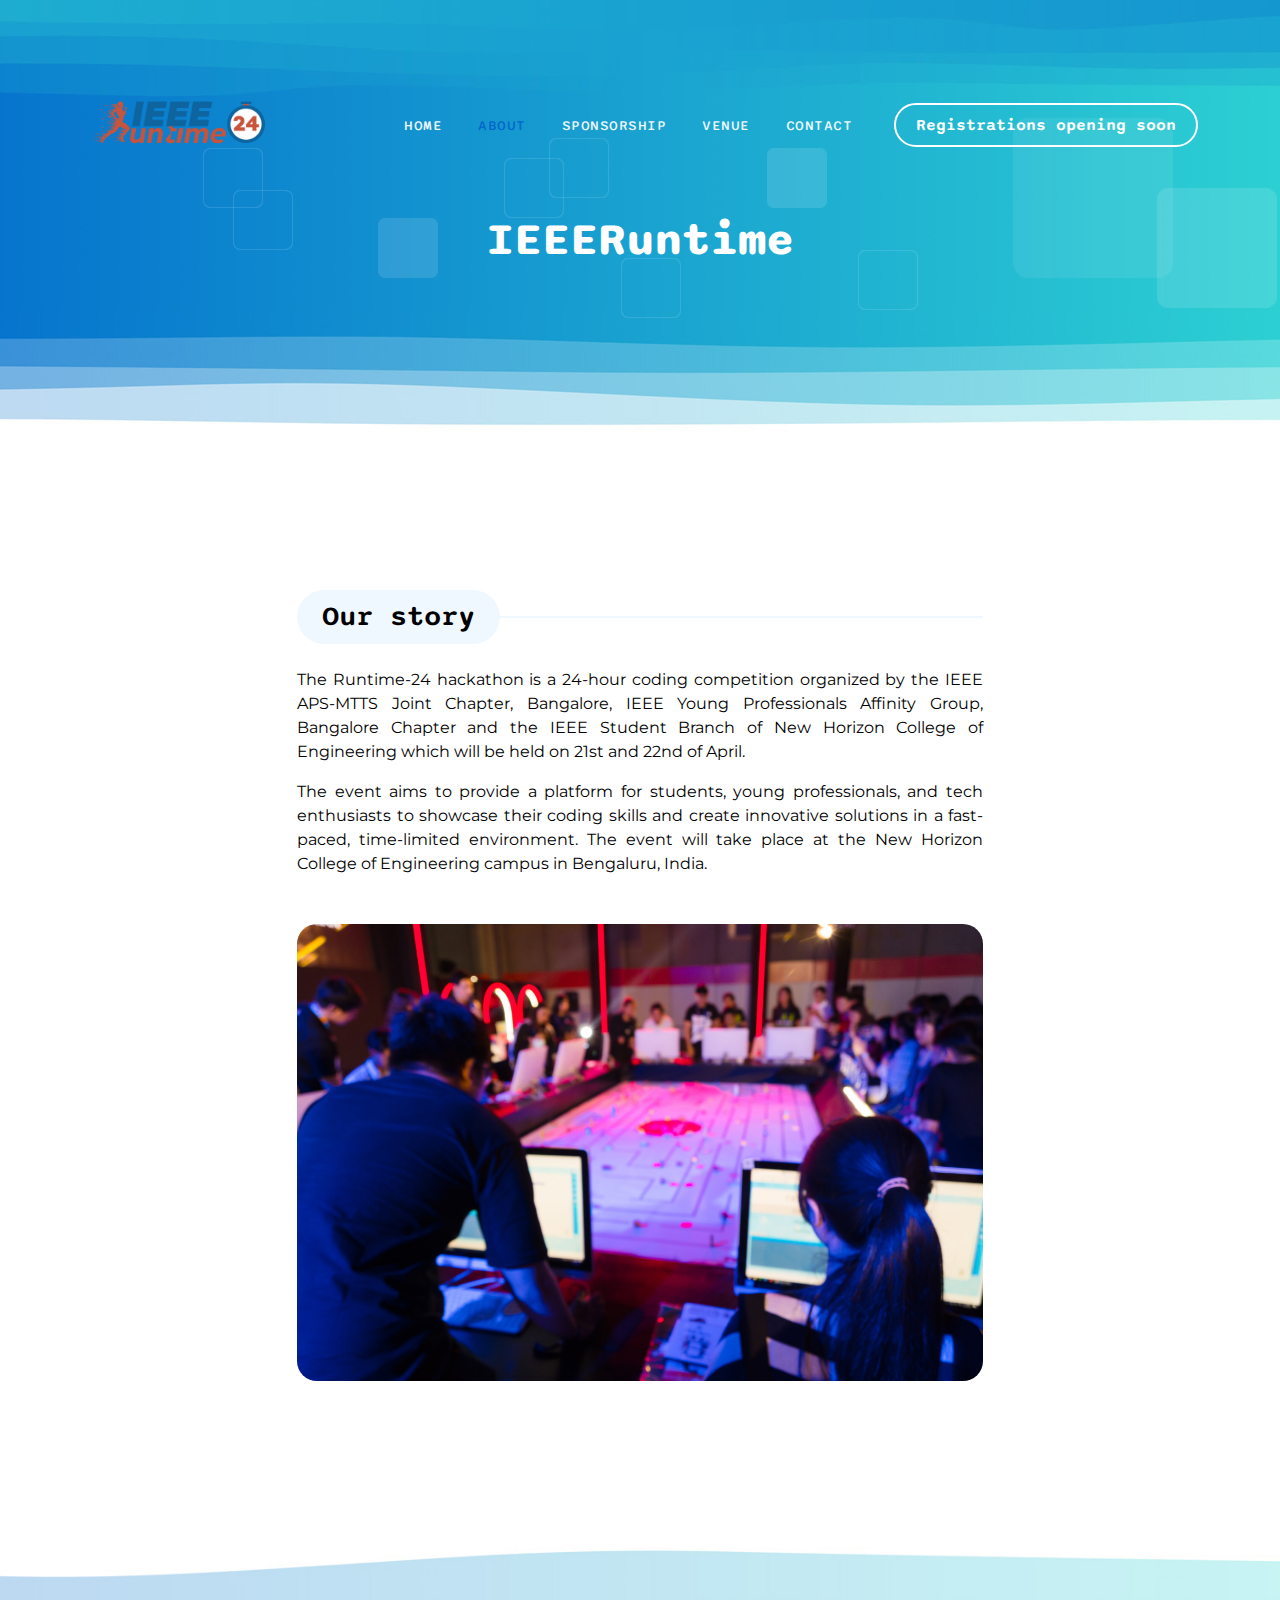
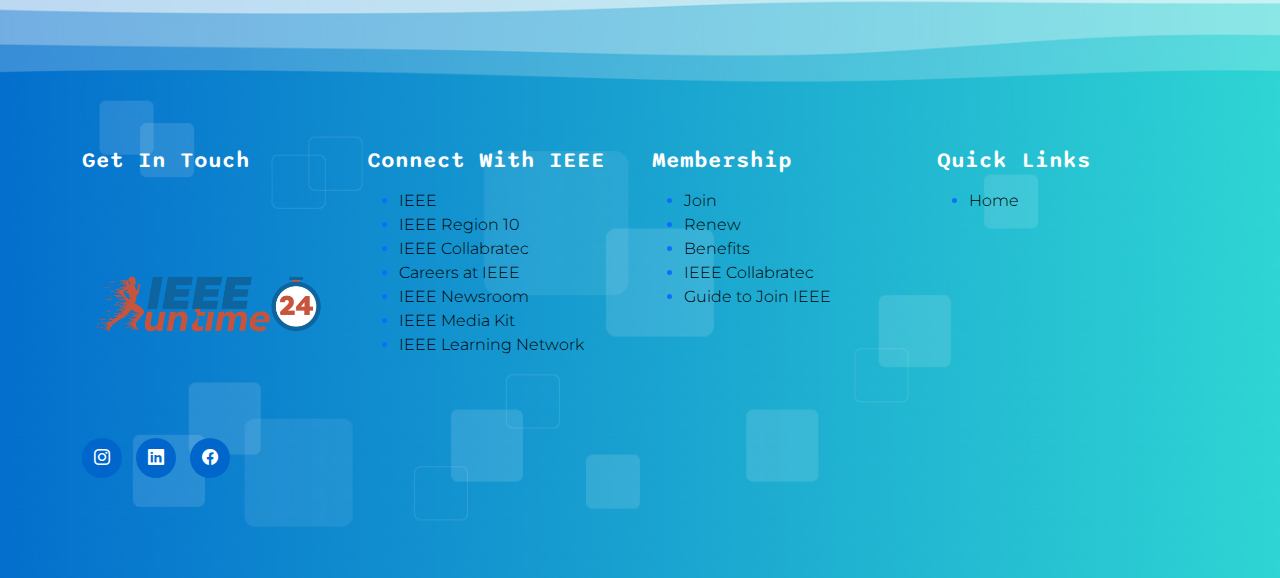
==== commit 40df3720: "Content justified" ====
--- a/about.html
+++ b/about.html
@@ -121,7 +121,7 @@
                 <div class="row">
 
                     <div class="col-lg-8 col-12 mx-auto d-flex">
-                        <div class="pb-5 mb-5">
+                        <div class="pb-5 mb-5 section-text">
                             <div class="section-title-wrap mb-4">
                                 <h4 class="section-title">Our story</h4>
                             </div>
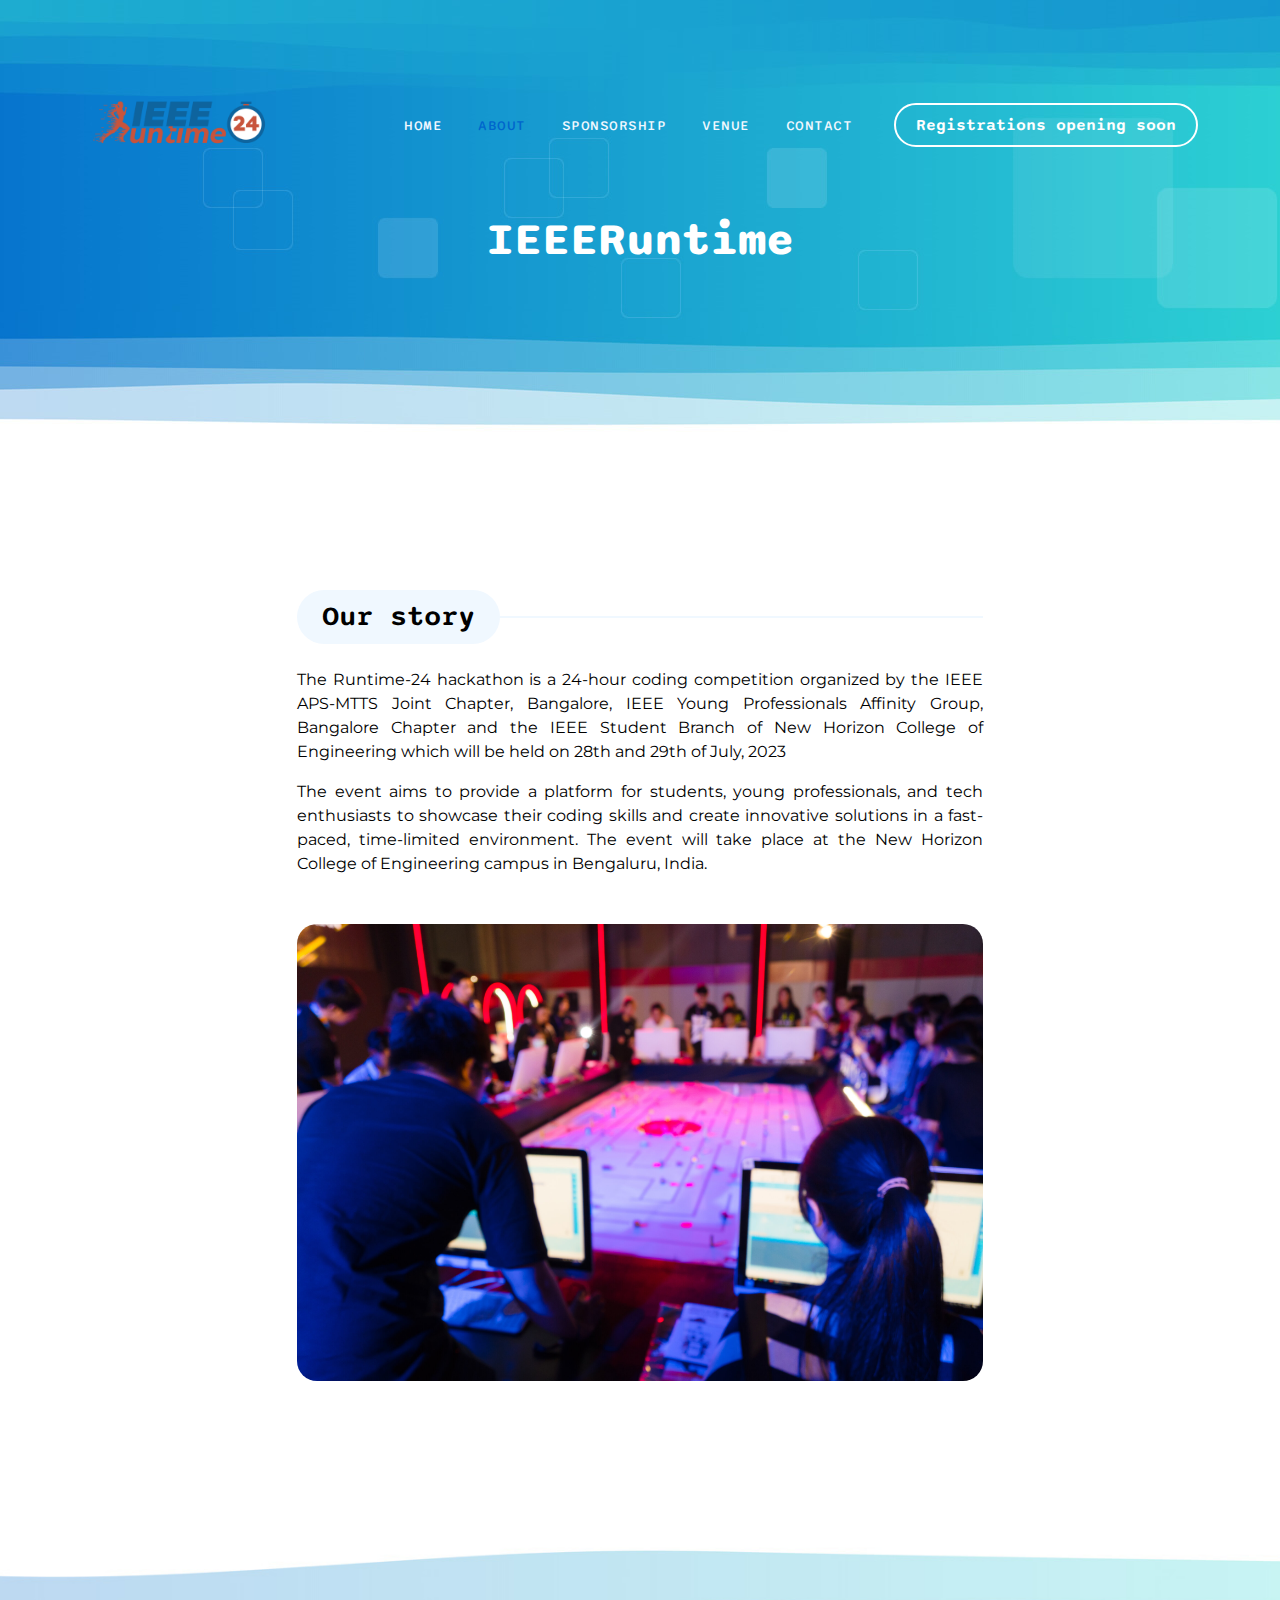
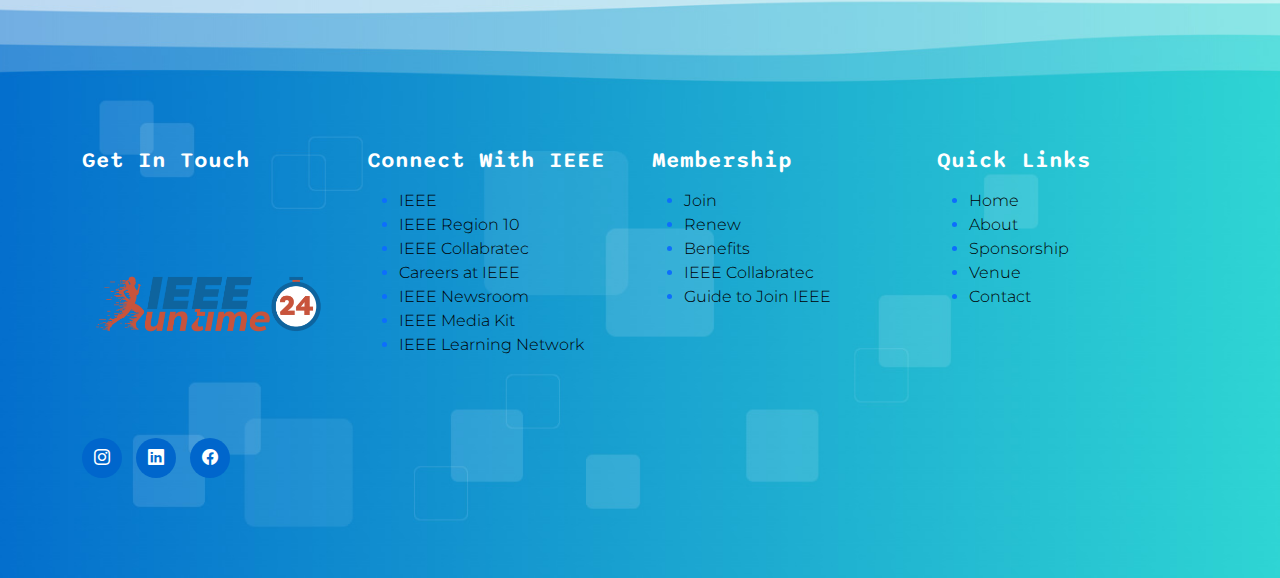
==== commit 1c173cb0: "Updating dates" ====
--- a/about.html
+++ b/about.html
@@ -128,8 +128,7 @@
 
                             <p>The Runtime-24 hackathon is a 24-hour coding competition organized by the IEEE APS-MTTS Joint Chapter, Bangalore,
                                 IEEE Young Professionals Affinity Group, Bangalore Chapter and the IEEE Student
-                                Branch of New Horizon College of Engineering which will be held on 21st
-                                and 22nd of April. </p>
+                                Branch of New Horizon College of Engineering which will be held on 28th and 29th of July, 2023 </p>
                             <p>The event aims to provide a platform for students, young professionals, and tech
                                 enthusiasts to showcase their coding skills and create innovative solutions in a
                                 fast-paced, time-limited environment. The event will take place at the New Horizon
@@ -337,9 +336,11 @@
                     <h6 class="site-footer-title mb-3">Quick Links</h6>
                     <ul>
                         <li class="link-primary"><a href="index.html"class="text-black">Home</a></li>
-                                <!--li class="f-links"><a href="venue.html"class="text-black">Venue</a></li-->
-                    </ul>
-
+                        <li class="link-primary"><a href="about.html"class="text-black">About</a></li>
+                        <li class="link-primary"><a href="sponsors.html"class="text-black">Sponsorship</a></li>
+                        <li class="link-primary"><a href="venue.html"class="text-black">Venue</a></li>
+                        <li class="link-primary"><a href="contact.html"class="text-black">Contact</a></li>
+                    </ul>
                 </div>
 
                 <!-- <div class="col-lg-3 col-md-6 col-12 mb-4 mb-md-0 mb-lg-0">
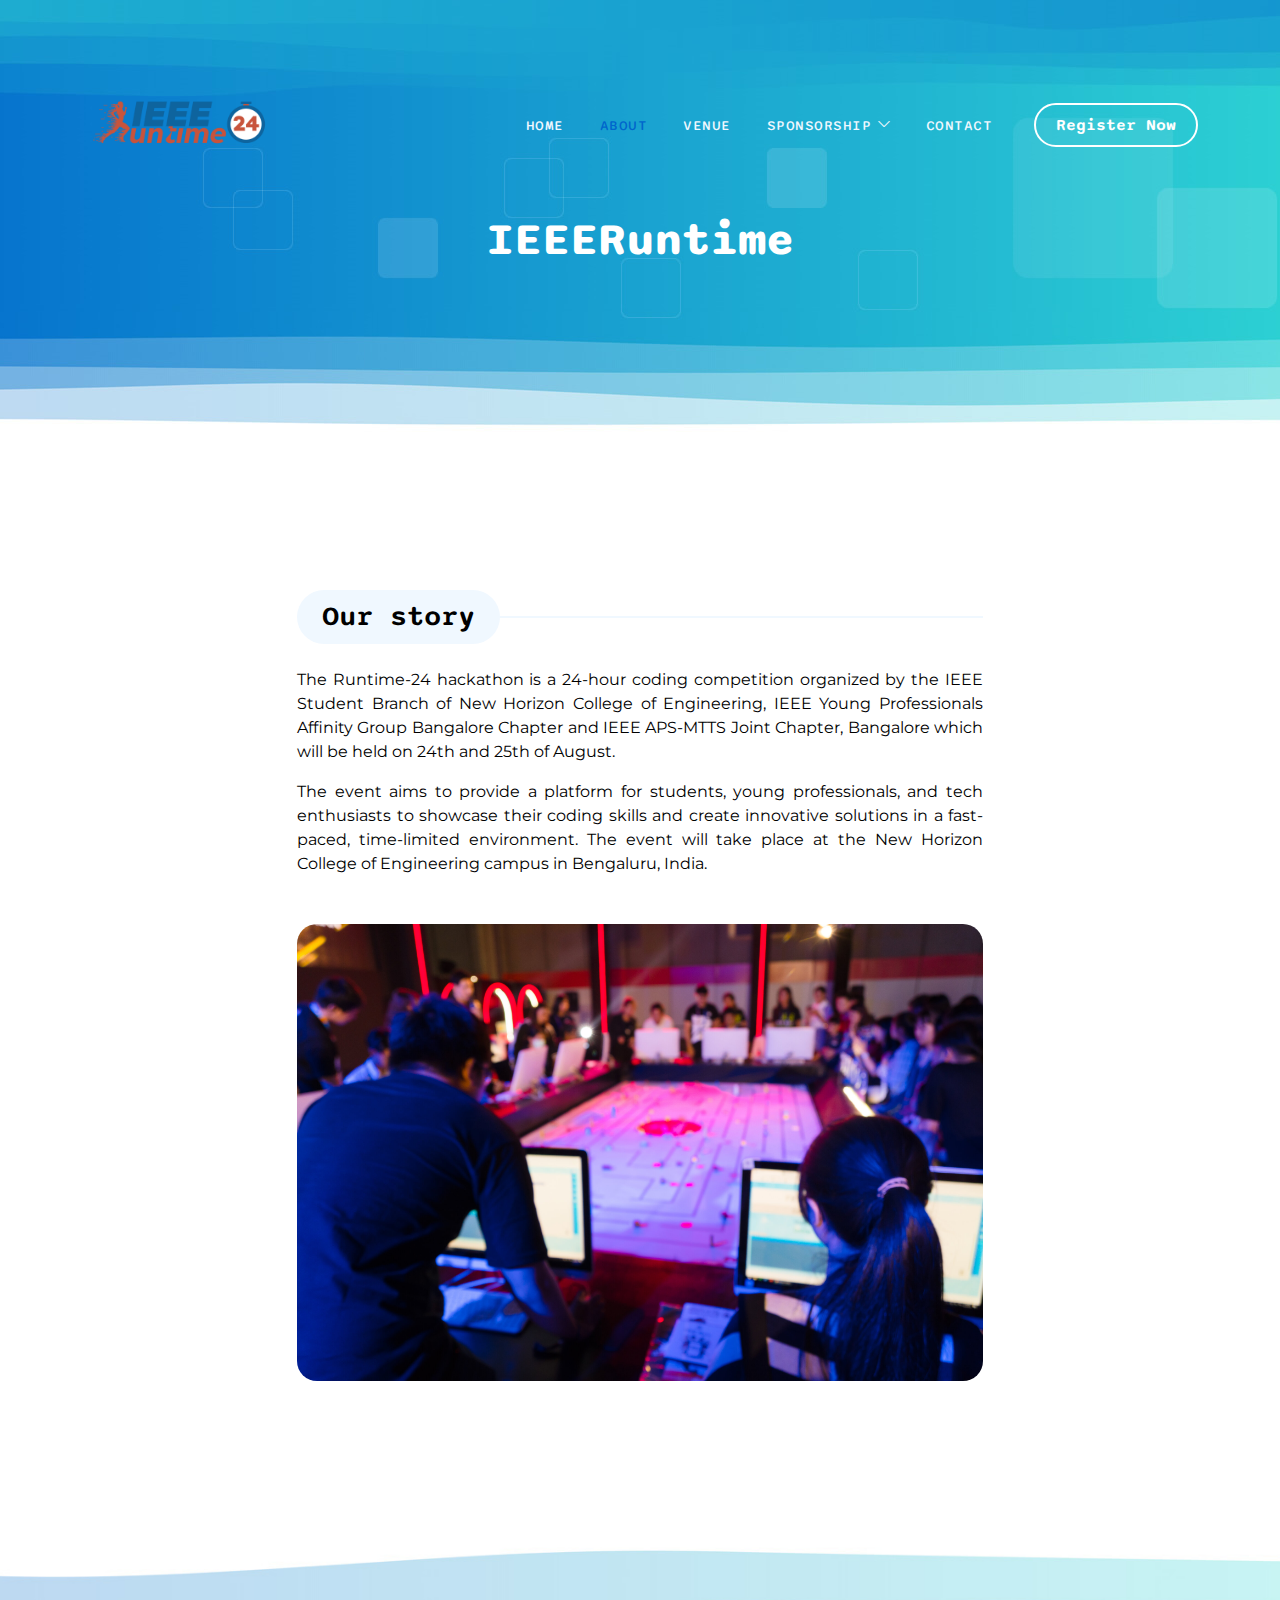
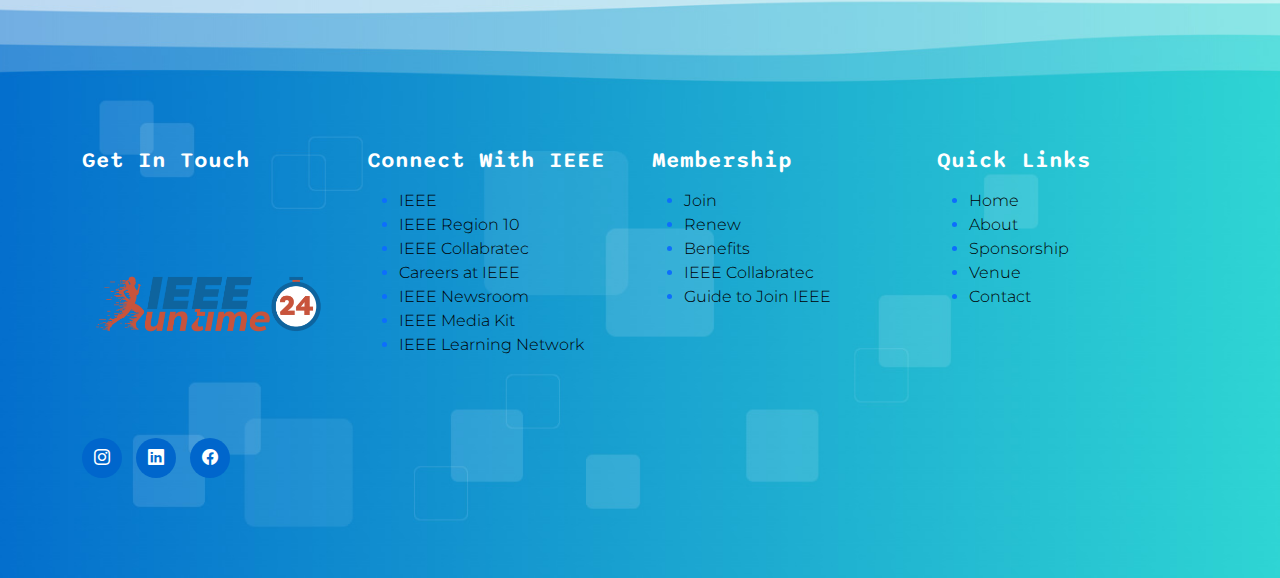
==== commit 9a8d3e29: "reg link updated" ====
--- a/about.html
+++ b/about.html
@@ -84,10 +84,16 @@
                             </ul>
                         </li-->
                         <li class="nav-item">
-                            <a class="nav-link" href="sponsors.html">Sponsorship</a>
-                        </li>
-                        <li class="nav-item">
                             <a class="nav-link" href="venue.html">Venue</a>
+                        </li>
+                        <li class="nav-item dropdown">
+                            <a class="nav-link dropdown-toggle" href="#" id="navbarLightDropdownMenuLink" role="button"
+                                data-bs-toggle="dropdown" aria-expanded="false">Sponsorship</a>
+                            <ul class="dropdown-menu dropdown-menu-light" aria-labelledby="navbarLightDropdownMenuLink">
+                                <li><a class="dropdown-item" href="sponsors.html">Sponsorship</a></li>
+                                <li><a class="dropdown-item" href="./download/IEEE Runtime-2023.pdf" download>Sponsorship Brochure</a></li>
+                                <li><a class="dropdown-item" href="./download/About IEEERuntime.pdf" download>About Runtime</a></li>
+                            </ul>
                         </li>
                         <li class="nav-item">
                             <a class="nav-link" href="contact.html">Contact</a>
@@ -95,7 +101,7 @@
                     </ul>
 
                     <div class="ms-4">
-                        <a href="#section_2" class="btn custom-btn custom-border-btn smoothscroll">Registrations opening soon</a>
+                        <a href="https://web.ticketdude.app/e/9" class="btn custom-btn custom-border-btn smoothscroll" target="_blank">Register Now</a>
                     </div>
                 </div>
             </div>
@@ -126,13 +132,12 @@
                                 <h4 class="section-title">Our story</h4>
                             </div>
 
-                            <p>The Runtime-24 hackathon is a 24-hour coding competition organized by the IEEE APS-MTTS Joint Chapter, Bangalore,
-                                IEEE Young Professionals Affinity Group, Bangalore Chapter and the IEEE Student
-                                Branch of New Horizon College of Engineering which will be held on 28th and 29th of July, 2023 </p>
-                            <p>The event aims to provide a platform for students, young professionals, and tech
-                                enthusiasts to showcase their coding skills and create innovative solutions in a
-                                fast-paced, time-limited environment. The event will take place at the New Horizon
-                                College of Engineering campus in Bengaluru, India.</p>
+                            <p>The Runtime-24 hackathon is a 24-hour coding competition organized by the IEEE Student Branch of New Horizon College of Engineering, 
+                                IEEE Young Professionals Affinity Group Bangalore Chapter and IEEE APS-MTTS Joint Chapter, Bangalore which will be held on 24th and 25th of August.</p>
+
+                            <p>The event aims to provide a platform for students, young professionals, and tech enthusiasts to showcase their coding skills 
+                                and create innovative solutions in a fast-paced, time-limited environment. The event will take place at the New Horizon College of Engineering campus in Bengaluru, India.
+                            </p>
 
                             <img src="images/stock/hack1.jpg"
                                 class="about-image mt-5 img-fluid" alt="">
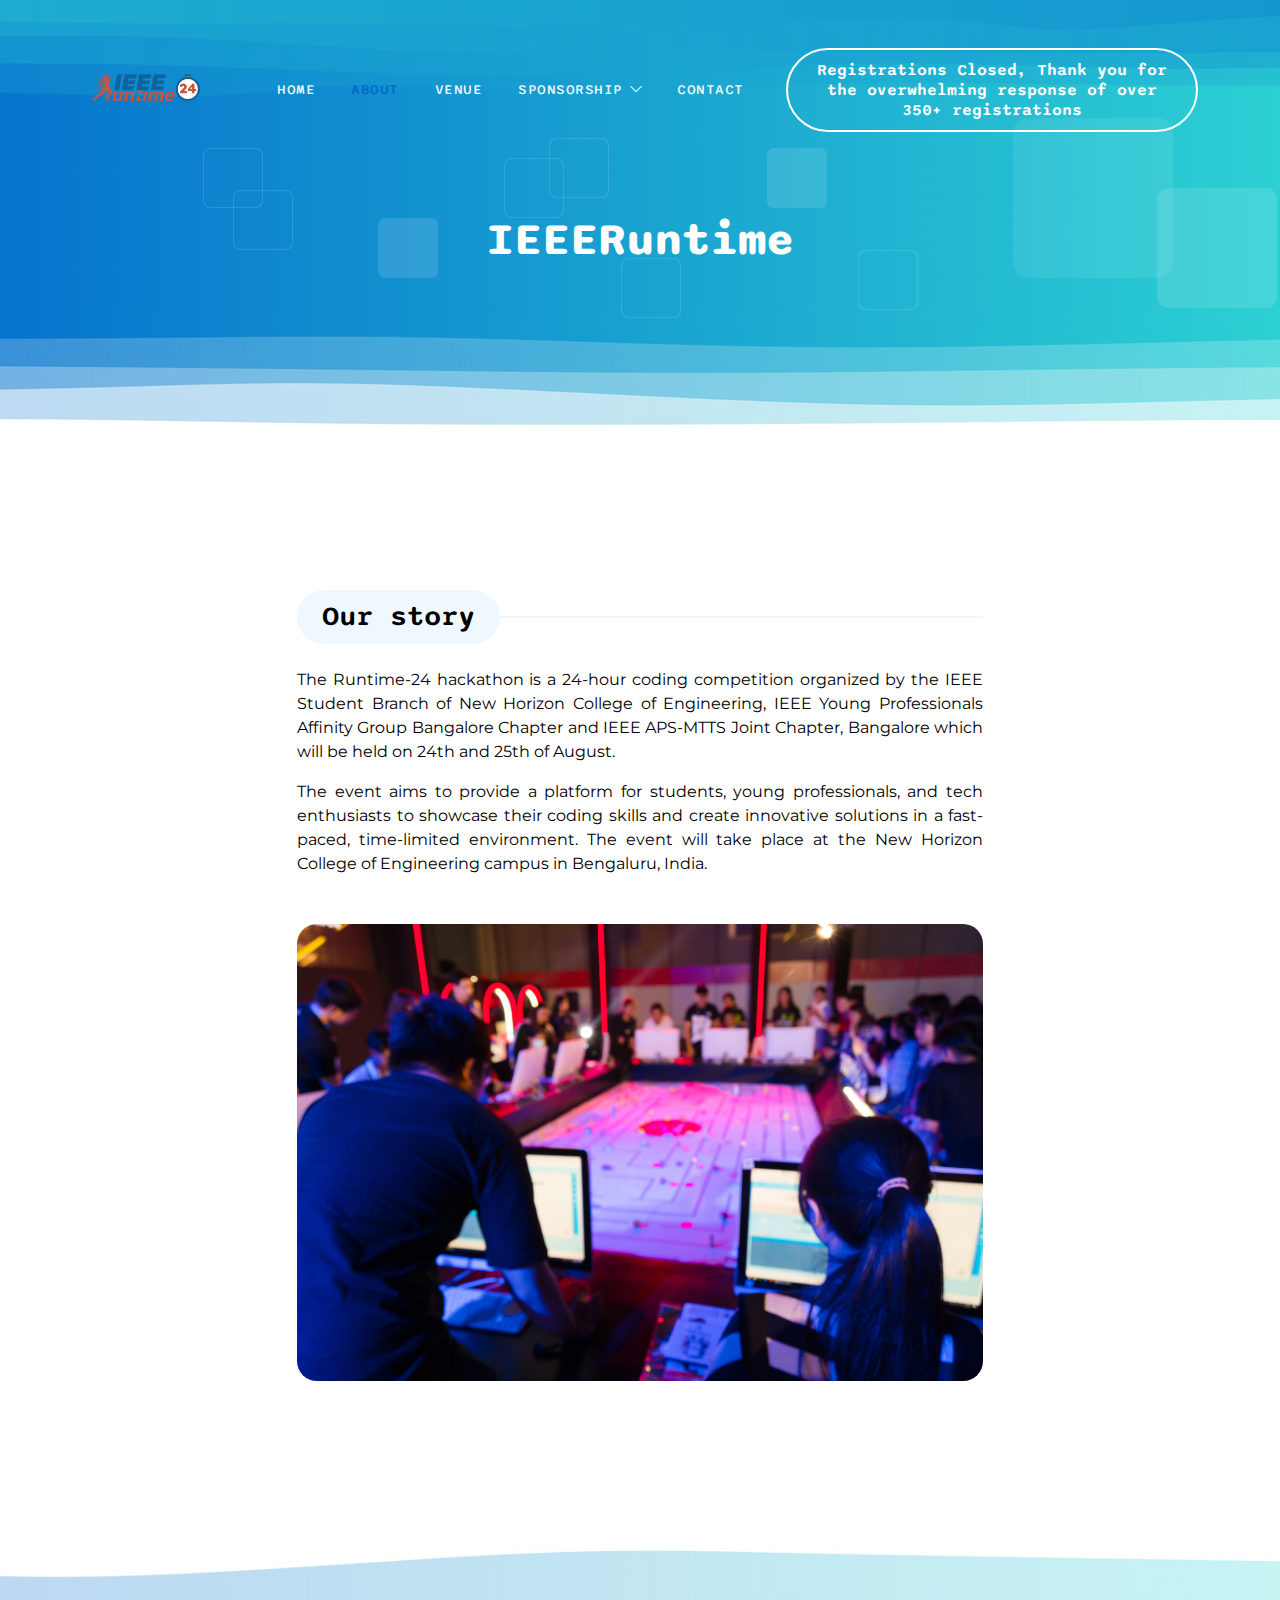
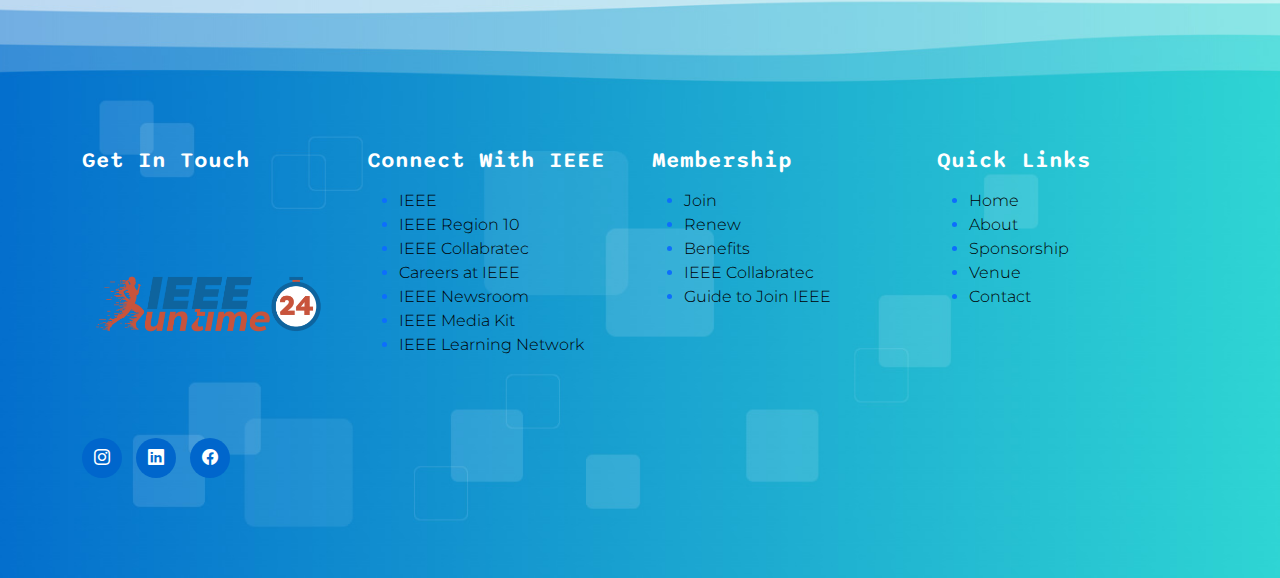
==== commit 9594c68c: "Updated scrolling text" ====
--- a/about.html
+++ b/about.html
@@ -95,13 +95,16 @@
                                 <li><a class="dropdown-item" href="./download/About IEEERuntime.pdf" download>About Runtime</a></li>
                             </ul>
                         </li>
+                        <!-- <li class="nav-item">
+                            <a class="nav-link" href="register.html">Register</a>
+                        </li> -->
                         <li class="nav-item">
                             <a class="nav-link" href="contact.html">Contact</a>
                         </li>
                     </ul>
 
                     <div class="ms-4">
-                        <a href="https://web.ticketdude.app/e/9" class="btn custom-btn custom-border-btn smoothscroll" target="_blank">Register Now</a>
+                        <a href="#" class="btn custom-btn custom-border-btn smoothscroll" >Registrations Closed, Thank you for the overwhelming response of over 350+ registrations</a>
                     </div>
                 </div>
             </div>
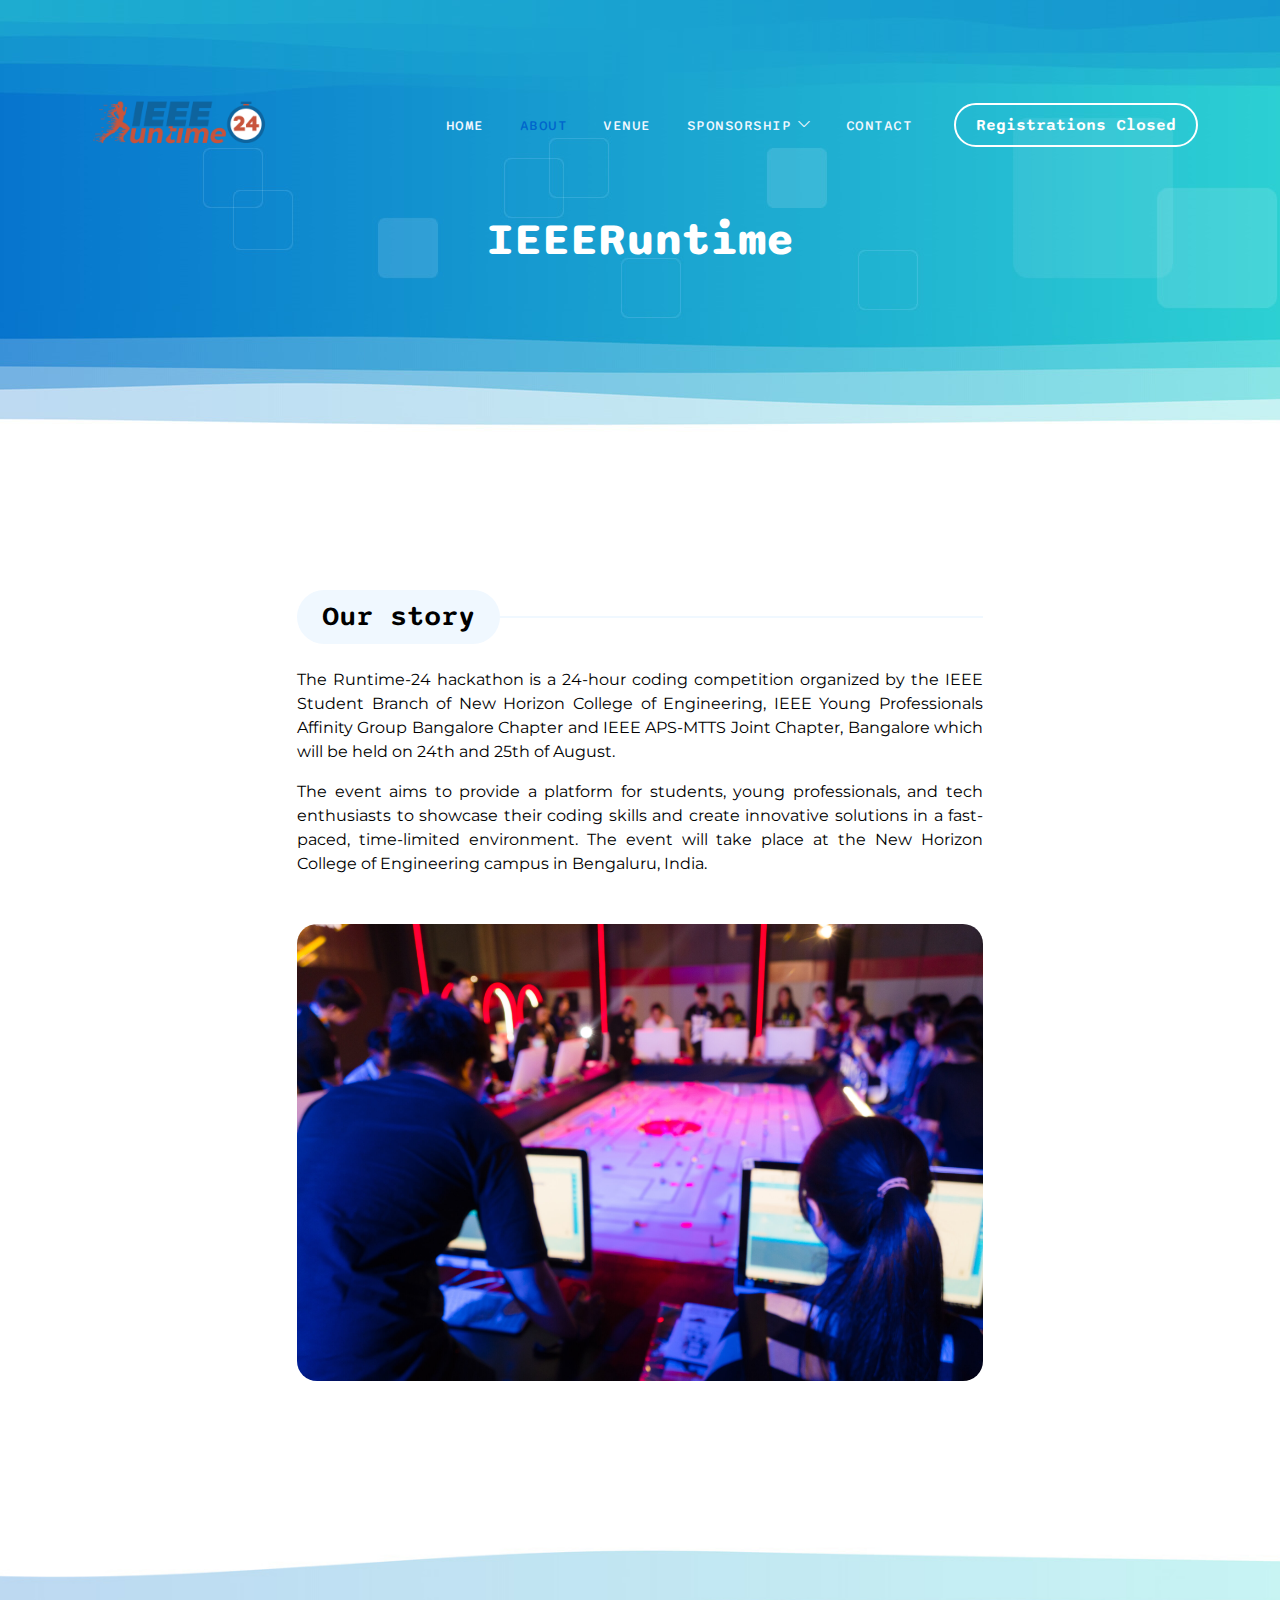
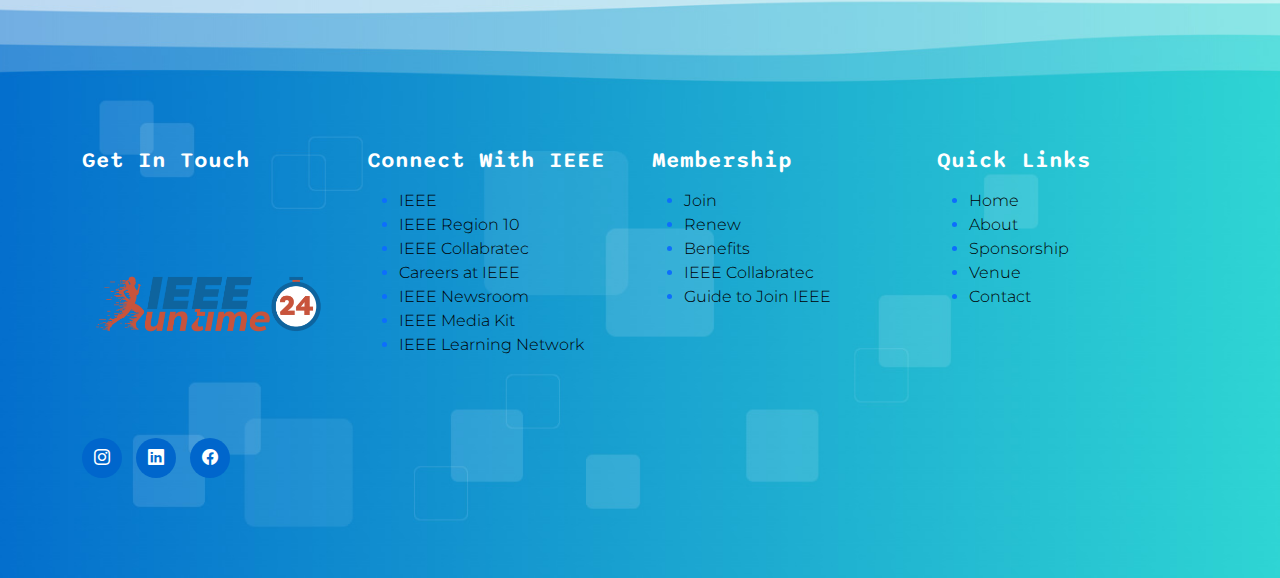
==== commit 2eeacde6: "Navbar update" ====
--- a/about.html
+++ b/about.html
@@ -104,7 +104,7 @@
                     </ul>
 
                     <div class="ms-4">
-                        <a href="#" class="btn custom-btn custom-border-btn smoothscroll" >Registrations Closed, Thank you for the overwhelming response of over 350+ registrations</a>
+                        <a href="#" class="btn custom-btn custom-border-btn smoothscroll" >Registrations Closed</a>
                     </div>
                 </div>
             </div>
--- a/css/templatemo-pod-talk.css
+++ b/css/templatemo-pod-talk.css
@@ -1185,7 +1185,7 @@
     left: 10px;
     opacity: 1;
     pointer-events: auto;
-    max-width: 155px;
+    max-width: 210px;
     margin-top: 10px;
     margin-bottom: 15px;
   }
